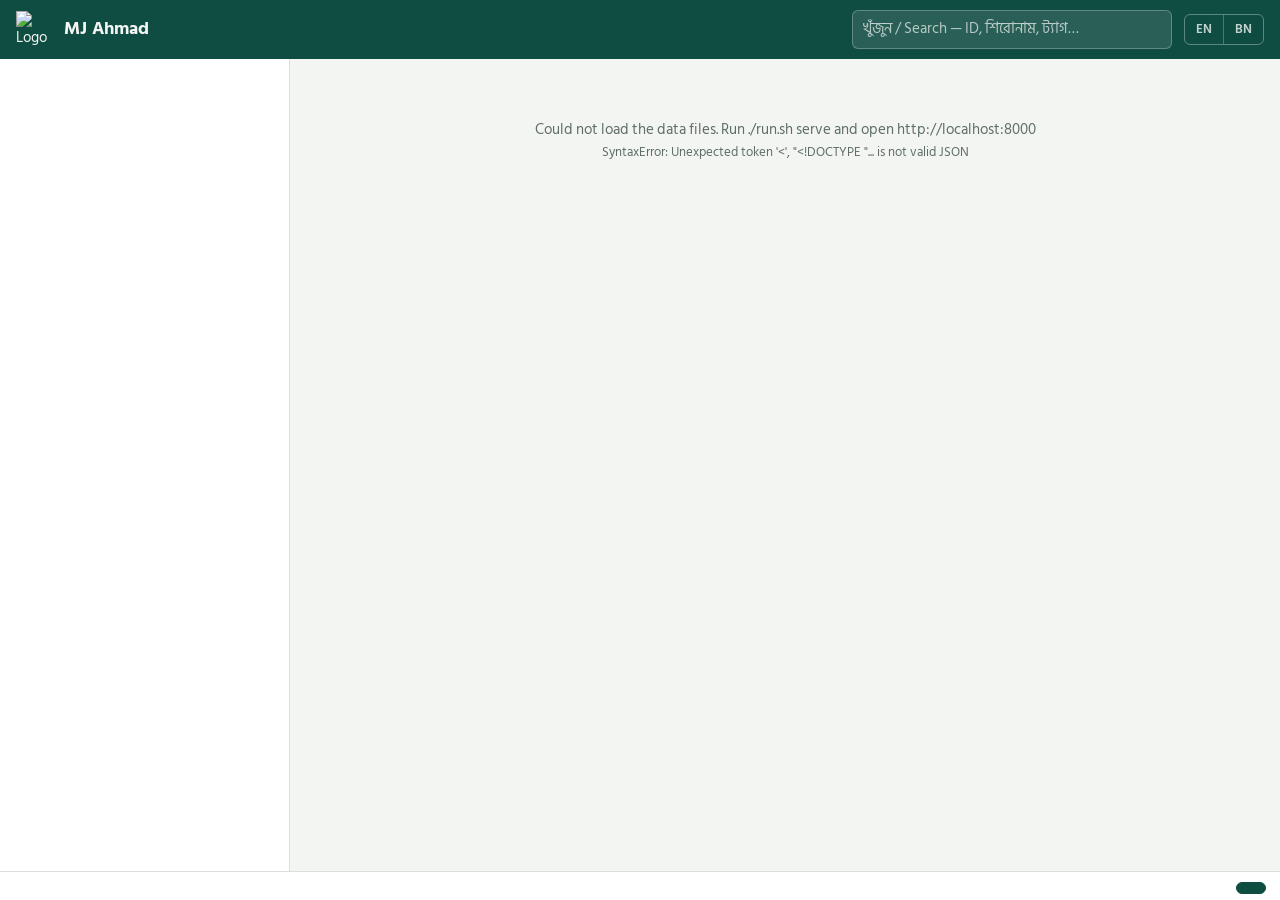
==== index.html @ 5a80aa8a "Add files via upload" ====
<!DOCTYPE html>
<html lang="bn">
<head>
<meta charset="utf-8">
<meta name="viewport" content="width=device-width, initial-scale=1">
<title>MJ Ahmad — Registry</title>
<link href="https://fonts.googleapis.com/css2?family=Hind+Siliguri:wght@400;500;600;700&display=swap" rel="stylesheet">
<style>
:root{--bg:#F3F5F2;--pan:#FFFFFF;--ink:#16211E;--mut:#5F6E69;--line:#D9DFDB;--pine:#0F4C42;--brass:#B8862B;--ok:#2E7D4F;--warn:#B8862B;--bad:#B3412E;--sel:#E3EEEA;--r:6px}
@media(prefers-color-scheme:dark){:root{--bg:#0F1514;--pan:#161E1C;--ink:#E6ECE9;--mut:#93A29C;--line:#26332F;--pine:#5FB59F;--brass:#D4A74A;--ok:#5DB985;--warn:#D4A74A;--bad:#E1705B;--sel:#1E2D29}}
*{box-sizing:border-box;margin:0}
html,body{height:100%}
body{font-family:"Hind Siliguri","Noto Sans Bengali",system-ui,sans-serif;background:var(--bg);color:var(--ink);display:flex;flex-direction:column;font-size:15px;line-height:1.5}
:focus-visible{outline:2px solid var(--brass);outline-offset:2px}
#splash{position:fixed;inset:0;z-index:99;background:var(--pine);color:#F3F5F2;display:flex;flex-direction:column;align-items:center;justify-content:center;gap:14px;cursor:pointer;transition:opacity .5s}
#splash.out{opacity:0;pointer-events:none}
#splash img{width:96px;height:96px;object-fit:contain}
#splash h1{font-size:34px;font-weight:700;letter-spacing:.5px}
#splash p{opacity:.8}
#splash i{display:block;height:2px;width:0;background:var(--brass);animation:bar var(--ms,1.8s) linear forwards}
@keyframes bar{to{width:180px}}
header{display:flex;align-items:center;gap:12px;padding:10px 16px;background:var(--pine);color:#F3F5F2;flex:none}
header img{width:36px;height:36px;object-fit:contain}
header h1{font-size:18px;font-weight:700;line-height:1.2}
header small{display:block;opacity:.8;font-size:12px}
#q{margin-left:auto;width:min(320px,45%);padding:7px 10px;border-radius:var(--r);border:1px solid #ffffff44;background:#ffffff1c;color:#fff;font:inherit}
#q::placeholder{color:#ffffffaa}
#burger{display:none;background:none;border:0;color:#fff;font-size:22px}
.main{flex:1;display:flex;min-height:0}
nav{width:290px;flex:none;overflow:auto;background:var(--pan);border-right:1px solid var(--line);padding:10px 6px}
nav ul{list-style:none;padding:0}
nav ul ul{margin-left:14px;border-left:1px solid var(--line);padding-left:4px}
.node{display:flex;align-items:center;gap:6px;padding:6px 8px;border-radius:var(--r);cursor:pointer;user-select:none}
.node:hover{background:var(--sel)}
.node.act{background:var(--sel);color:var(--pine);font-weight:600;box-shadow:inset 3px 0 var(--brass)}
.chev{width:16px;text-align:center;color:var(--mut);transition:transform .15s;flex:none}
.open>.node .chev{transform:rotate(90deg)}
nav li>ul{display:none}nav li.open>ul{display:block}
.ic{width:18px;text-align:center;flex:none}
.lb{flex:1;min-width:0}.lb small{display:block;color:var(--mut);font-size:11.5px;line-height:1.2;font-weight:400}
.cnt{font-size:11.5px;background:var(--bg);border:1px solid var(--line);border-radius:10px;padding:0 7px;color:var(--mut)}
section#view{flex:1;overflow:auto;padding:20px 24px}
h2{font-size:22px;margin-bottom:2px}.sub{color:var(--mut);margin-bottom:14px}
.grid{display:grid;grid-template-columns:repeat(auto-fill,minmax(150px,1fr));gap:10px;margin-bottom:22px}
.stat{background:var(--pan);border:1px solid var(--line);border-radius:var(--r);padding:12px;cursor:pointer}
.stat b{font-size:28px;display:block;line-height:1.1}.stat span{color:var(--mut);font-size:13px}
.stat.bad b{color:var(--bad)}
.bar{display:flex;flex-wrap:wrap;gap:6px;margin-bottom:12px}
.chip{border:1px solid var(--line);background:var(--pan);color:var(--ink);border-radius:16px;padding:2px 12px;font:inherit;font-size:13px;cursor:pointer}
.chip.on{background:var(--pine);color:#fff;border-color:var(--pine)}
.row{display:grid;grid-template-columns:132px 1fr auto;gap:12px;align-items:center;background:var(--pan);border:1px solid var(--line);border-radius:var(--r);padding:9px 12px;margin-bottom:6px;cursor:pointer}
.row:hover{border-color:var(--pine)}
.id{font-family:ui-monospace,Menlo,Consolas,monospace;font-size:12.5px;color:var(--pine)}
.tt small{display:block;color:var(--mut);font-size:12.5px}
.b{display:inline-block;font-size:12px;border-radius:4px;padding:0 7px;border:1px solid var(--line);margin-left:4px;white-space:nowrap}
.b.todo,.b.low,.b.pass{color:var(--ok)}.b.doing,.b.medium,.b.warning{color:var(--warn)}.b.high,.b.urgent,.b.fail{color:var(--bad)}.b.done{color:var(--mut)}
.empty{padding:40px 0;color:var(--mut);text-align:center}
#modal{position:fixed;inset:0;background:#0008;display:none;z-index:50;justify-content:flex-end}
#modal.on{display:flex}
#modal .p{width:min(520px,100%);background:var(--pan);height:100%;overflow:auto;padding:22px}
#modal dl{display:grid;grid-template-columns:110px 1fr;gap:6px 10px;margin:14px 0}
#modal dt{color:var(--mut)}#modal dd{margin:0;word-break:break-word}
#modal .lnk{color:var(--pine);cursor:pointer;text-decoration:underline;font-family:ui-monospace,monospace;font-size:13px;margin-right:8px}
.hist{border-left:2px solid var(--line);padding-left:12px;margin-top:8px;font-size:13px;color:var(--mut)}
.hist div{margin-bottom:6px}
.x{float:right;background:none;border:0;font-size:22px;color:var(--mut);cursor:pointer}
footer{flex:none;padding:8px 16px;background:var(--pan);border-top:1px solid var(--line);color:var(--mut);font-size:12.5px;display:flex;flex-wrap:wrap;gap:6px 18px;justify-content:space-between}
@media(max-width:820px){#burger{display:block}nav{position:fixed;top:56px;bottom:0;left:0;z-index:40;transform:translateX(-100%);transition:transform .2s;width:290px}nav.on{transform:none}.row{grid-template-columns:1fr}section#view{padding:14px}}
.lang{display:flex;border:1px solid #ffffff55;border-radius:var(--r);overflow:hidden;flex:none}
.lang button{background:none;border:0;color:#fff;padding:5px 11px;font:inherit;font-size:13px;font-weight:600;cursor:pointer;opacity:.75}
.lang button+button{border-left:1px solid #ffffff55}
.lang button.on{background:var(--brass);opacity:1}
#splash .tg{font-style:italic;max-width:420px;text-align:center;font-size:13px;opacity:.65;padding:0 20px}
footer{gap:8px;flex-direction:column;align-items:stretch;max-height:45vh;overflow:auto}
footer a{color:var(--pine);text-decoration:none;font-weight:500}footer a:hover{text-decoration:underline}
.fl{display:flex;flex-wrap:wrap;gap:6px 20px}
footer summary{cursor:pointer;color:var(--ink);font-weight:500}
.cm{display:grid;grid-template-columns:200px 1fr;gap:4px 12px;padding:4px 0;border-bottom:1px dashed var(--line)}
.cm code{font-family:ui-monospace,Menlo,Consolas,monospace;font-size:12.5px;color:var(--pine);cursor:pointer;word-break:break-all}
.fq{font-style:italic;color:var(--ink)}
@media(max-width:820px){.cm{grid-template-columns:1fr}#q{width:34%}}
.lg{background:var(--lc,#6B7B76);color:#fff;font-size:12px;font-weight:700;border-radius:4px;padding:1px 8px;letter-spacing:.4px;white-space:nowrap;align-self:flex-start}
.row .lg{margin-left:4px}
.l-html{--lc:#D8552B}.l-json{--lc:#A38F1A}.l-python{--lc:#3776AB}.l-node{--lc:#3F8A36}.l-shell{--lc:#3E8E3E}.l-css{--lc:#2965F1}.l-ts{--lc:#3178C6}.l-react{--lc:#1F8EA8}.l-markdown{--lc:#5B6B8C}.l-sql{--lc:#8A5AA8}
.cc{background:var(--pan);border:1px solid var(--line);border-left:4px solid var(--lc,#6B7B76);border-radius:var(--r);margin-bottom:14px;overflow:hidden}
.cch{display:flex;gap:12px;align-items:flex-start;padding:10px 12px}
.ct{flex:1;min-width:0}.ct small{display:block;color:var(--mut)}
.ca{display:flex;gap:6px}
.ca button,.tg2{border:1px solid var(--line);background:var(--bg);color:var(--ink);border-radius:var(--r);padding:3px 12px;font:inherit;font-size:13px;cursor:pointer}
.ca button:hover,.tg2:hover{border-color:var(--pine);color:var(--pine)}
.tg2{margin:8px 12px 10px}
.cb{display:flex;background:#0F1917;color:#D8E4DF;font:12.5px/1.6 ui-monospace,Menlo,Consolas,monospace;overflow:auto;position:relative;max-height:70vh}
.cb pre{margin:0}.cb .gt{padding:10px 10px 10px 12px;color:#5F7A72;text-align:right;user-select:none;border-right:1px solid #ffffff14;position:sticky;left:0;background:#0F1917}
.cb .cd{padding:10px 14px;flex:1;min-width:0;tab-size:2}
.cc.fade .cb{cursor:pointer;overflow:hidden}.cc.fade .cb::after{content:"";position:absolute;left:0;right:0;bottom:0;height:30px;background:linear-gradient(transparent,#0F1917)}
@media(prefers-reduced-motion:reduce){*{transition:none!important;animation-duration:.01s!important}}
/* footer (slim) */
footer{flex-direction:row;flex-wrap:wrap;align-items:center;justify-content:space-between;gap:4px 12px;max-height:none;overflow:visible;padding:6px 14px calc(6px + env(safe-area-inset-bottom,0px))}
footer .fl{flex:1 1 100%;flex-wrap:nowrap;overflow-x:auto;white-space:nowrap;gap:4px 18px;scrollbar-width:none;-webkit-overflow-scrolling:touch}
footer .fl::-webkit-scrollbar{display:none}
footer .fq{flex:1 1 auto;min-width:0;white-space:nowrap;overflow:hidden;text-overflow:ellipsis}
footer .fm{flex:1 1 auto;min-width:0}
.fab{flex:none;display:inline-flex;align-items:center;gap:6px;border:1px solid var(--pine);background:var(--pine);color:#fff;border-radius:20px;padding:5px 14px;font:inherit;font-size:13px;font-weight:600;cursor:pointer;margin-left:auto}
.fab:hover{filter:brightness(1.1)}
/* command center (bottom sheet) */
.sheet{position:fixed;inset:0;z-index:60;background:#0009;display:none;align-items:flex-end;justify-content:center}
.sheet.on{display:flex}
.sh{width:min(760px,100%);max-height:86vh;max-height:86dvh;background:var(--pan);color:var(--ink);border-radius:16px 16px 0 0;display:flex;flex-direction:column;box-shadow:0 -10px 40px #0006;animation:up .22s ease-out}
@keyframes up{from{transform:translateY(40px);opacity:0}}
#gp{touch-action:none}
.grip{width:44px;height:4px;border-radius:2px;background:var(--line);margin:8px auto 0}
.shh{display:flex;align-items:center;justify-content:space-between;padding:6px 14px 4px}
.shh b{font-size:17px;color:var(--pine)}
.shh .x{float:none;min-width:36px;height:36px}
.tabs{display:flex;gap:6px;padding:4px 12px 10px;overflow-x:auto;border-bottom:1px solid var(--line);scrollbar-width:none}
.tabs .chip{white-space:nowrap;padding:5px 14px}
.shb{overflow:auto;flex:1;min-height:200px;padding:12px 14px calc(16px + env(safe-area-inset-bottom,0px));-webkit-overflow-scrolling:touch;overscroll-behavior:contain}
.sq{width:100%;padding:9px 12px;margin-bottom:10px;border-radius:var(--r);border:1px solid var(--line);background:var(--bg);color:var(--ink);font:inherit}
.ci{border:1px solid var(--line);border-left:4px solid var(--brass);border-radius:var(--r);padding:8px 10px;margin-bottom:8px;background:var(--bg)}
.ci.em{border-left-color:var(--bad)}
.ci-d{font-size:13.5px;margin-bottom:6px}
.ci-r{display:flex;gap:8px;align-items:stretch}
.ci-r code{flex:1;min-width:0;background:#0F1917;color:#D8E4DF;border-radius:var(--r);padding:7px 10px;font:12.5px/1.5 ui-monospace,Menlo,Consolas,monospace;word-break:break-all;user-select:all}
.ci-r button,.tl{border:1px solid var(--line);background:var(--pan);color:var(--ink);border-radius:var(--r);padding:6px 12px;font:inherit;font-size:13px;cursor:pointer;white-space:nowrap}
.ci-r button:hover,.tl:hover{border-color:var(--pine);color:var(--pine)}
.tls{display:grid;grid-template-columns:repeat(auto-fill,minmax(160px,1fr));gap:8px}
.tl{padding:14px 10px;text-align:center;font-size:14px;background:var(--bg)}
.ll{display:flex;align-items:center;gap:10px;padding:12px;border:1px solid var(--line);border-radius:var(--r);margin-bottom:8px;color:var(--ink);text-decoration:none;background:var(--bg)}
.ll:hover{border-color:var(--pine)}
.ll span:first-child{font-size:20px}
.kv{display:grid;grid-template-columns:1fr auto;gap:6px 12px;margin-bottom:14px}
.kv span:nth-child(odd){color:var(--mut)}
.sh h4{margin:10px 0 6px;font-size:14px;color:var(--pine)}
kbd{font:12px ui-monospace,Menlo,monospace;border:1px solid var(--line);border-bottom-width:2px;border-radius:4px;padding:0 6px;background:var(--bg)}
@media(min-width:821px){.sheet{align-items:center}.sh{border-radius:16px}}
@media(max-width:820px){footer .fq{display:none}.sh{width:100%}}
</style>
</head>
<body>
<div id="splash"><img id="sl" alt="Logo"><h1 id="st">MJ Ahmad</h1><p id="ss"></p><p id="sq" class="tg"></p><i></i></div>
<header>
  <button id="burger" aria-label="Menu">☰</button>
  <img id="hl" alt="Logo">
  <div><h1 id="ht">MJ Ahmad</h1><small id="hs"></small></div>
  <input id="q" type="search" placeholder="খুঁজুন / Search — ID, শিরোনাম, ট্যাগ…" aria-label="Search">
  <div class="lang" id="lang" role="group" aria-label="Language"><button data-l="en">EN</button><button data-l="bn">BN</button></div>
</header>
<div class="main"><nav id="nav" aria-label="Menu"></nav><section id="view"></section></div>
<footer><div class="fl" id="fl"></div><div class="fq" id="fq"></div><div class="fm" id="f2"></div><button class="fab" id="fab" type="button"></button></footer>
<div id="cc" class="sheet" aria-hidden="true"><div class="sh" role="dialog" aria-modal="true" aria-labelledby="sht"><div id="gp"><div class="grip"></div><div class="shh"><b id="sht"></b><button class="x" id="shx" type="button" aria-label="Close">×</button></div></div><div class="tabs" id="tabs" role="tablist"></div><div class="shb" id="shb"></div></div></div>
<div id="modal"><div class="p" id="mp"></div></div>
<script>
const $=s=>document.querySelector(s),E=(t,c,h)=>{const e=document.createElement(t);if(c)e.className=c;if(h!=null)e.innerHTML=h;return e};
const esc=s=>String(s??'').replace(/[&<>"]/g,c=>({'&':'&amp;','<':'&lt;','>':'&gt;','"':'&quot;'}[c]));
const UI={
en:{search:'Search — ID, title, tag…',dash:'Dashboard',recent:'Recent',searchT:'Search',all:'All',empty:'Nothing here yet. Add entries with ./run.sh',overdue:'Overdue',history:'History',copy:'copy',openT:'Open tasks',done:'Done',notes:'Notes',audits:'Audits',failed:'Failed audits',t:'tasks',n:'notes',a:'audits',upd:'Updated',cmds:'Quick commands & emergency help',err:'Could not load the data files. Run ./run.sh serve and open http://localhost:8000',menu:'Menu',cc:'Command center',tCmd:'Commands',tTools:'Tools',tLinks:'Links',tInfo:'Info',flt:'Filter commands…',noRes:'No match',tl:'Switch language',ex:'Export data.json',cl:'Copy page link',pr:'Print',up:'Scroll to top',rf:'Reload data',ver:'Version',sc:'Shortcuts',kS:'Focus search',kC:'Open / close this panel',kE:'Close',codes:'CodeCraft',cp:'Copy',cpd:'Copied ✓',dl:'Download',sa:'Show all',co:'Collapse',ln:'lines',
 st:{todo:'To do',doing:'In progress',done:'Done',low:'Low',medium:'Medium',high:'High',urgent:'Urgent',pass:'Pass',warning:'Warning',fail:'Fail'},
 ty:{tasks:'Tasks',notes:'Notes',audits:'Audits',all:'Registry',codes:'CodeCraft'},
 fk:{status:'Status',priority:'Priority',due:'Due',category:'Category',tags:'Tags',created_at:'Created',completed_at:'Completed',desc:'Description',body:'Note',result:'Result',target:'Target',findings:'Findings',auditor:'Auditor',related:'Related',pinned:'Pinned',filename:'File',source:'Source',lang_label:'Type',lines:'Lines',bytes:'Size (bytes)'}},
bn:{search:'খুঁজুন — আইডি, শিরোনাম, ট্যাগ…',dash:'ড্যাশবোর্ড',recent:'সাম্প্রতিক',searchT:'অনুসন্ধান',all:'সব',empty:'এখনো কিছু নেই। ./run.sh দিয়ে যুক্ত করুন',overdue:'মেয়াদোত্তীর্ণ',history:'ইতিহাস',copy:'কপি',openT:'খোলা টাস্ক',done:'সম্পন্ন',notes:'নোট',audits:'অডিট',failed:'ব্যর্থ অডিট',t:'টাস্ক',n:'নোট',a:'অডিট',upd:'আপডেট',cmds:'দ্রুত কমান্ড ও জরুরি নির্দেশনা',err:'ডাটা ফাইল লোড হয়নি। ./run.sh serve চালিয়ে http://localhost:8000 খুলুন',menu:'মেনু',cc:'কমান্ড সেন্টার',tCmd:'কমান্ড',tTools:'টুলস',tLinks:'লিংক',tInfo:'তথ্য',flt:'কমান্ড খুঁজুন…',noRes:'কিছু পাওয়া যায়নি',tl:'ভাষা বদলান',ex:'data.json এক্সপোর্ট',cl:'পেজের লিংক কপি',pr:'প্রিন্ট',up:'উপরে যান',rf:'ডেটা রিলোড',ver:'ভার্সন',sc:'শর্টকাট',kS:'সার্চে যান',kC:'এই প্যানেল খুলুন/বন্ধ করুন',kE:'বন্ধ করুন',codes:'কোডক্রাফ্ট',cp:'কপি',cpd:'কপি হয়েছে ✓',dl:'ডাউনলোড',sa:'সবটুকু দেখুন',co:'গুটিয়ে নিন',ln:'লাইন',
 st:{todo:'করণীয়',doing:'চলমান',done:'সম্পন্ন',low:'নিম্ন',medium:'মাঝারি',high:'উচ্চ',urgent:'জরুরি',pass:'উত্তীর্ণ',warning:'সতর্কতা',fail:'ব্যর্থ'},
 ty:{tasks:'টাস্ক',notes:'নোট',audits:'অডিট',all:'রেজিস্ট্রি',codes:'কোডক্রাফ্ট'},
 fk:{status:'অবস্থা',priority:'অগ্রাধিকার',due:'শেষ তারিখ',category:'বিভাগ',tags:'ট্যাগ',created_at:'তৈরি',completed_at:'সম্পন্ন হয়েছে',desc:'বিবরণ',body:'নোট',result:'ফলাফল',target:'লক্ষ্য',findings:'পর্যবেক্ষণ',auditor:'অডিটর',related:'সম্পর্কিত',pinned:'পিন করা',filename:'ফাইল',source:'উৎস',lang_label:'ধরন',lines:'লাইন',bytes:'আকার (বাইট)'}}};
let D,lang='en',cur={type:'dashboard'},curId='dash',open=new Set(),sf='',search='',mId='';
try{const s=localStorage.getItem('mj_lang');if(s==='bn'||s==='en')lang=s}catch(e){}
const T=()=>UI[lang],pick=(en,bn)=>lang==='bn'?(bn||en):(en||bn),lab=n=>pick(n.en,n.bn),ttl=i=>pick(i.title,i.title_bn);
const items=t=>t==='all'?[...D.tasks.map(x=>({...x,_k:'tasks'})),...D.notes.map(x=>({...x,_k:'notes'})),...D.audits.map(x=>({...x,_k:'audits'})),...(D.codes||[]).map(x=>({...x,_k:'codes',menu_path:x.menu_path||['codecraft','c-'+x.lang]}))]:(D[t]||[]).map(x=>({...x,_k:t}));
const match=(it,f)=>!f||Object.entries(f).every(([k,v])=>Array.isArray(it[k])?it[k].includes(v):it[k]===v);
const cnt=v=>v&&v.type!=='dashboard'?items(v.type).filter(i=>match(i,v.filter)).length:null;
const fmt=s=>s?new Date(s).toLocaleString(lang==='bn'?'bn-BD':'en-GB',{dateStyle:'medium',timeStyle:'short'}):'—';
const overdue=t=>t.status!=='done'&&t.due&&t.due<new Date().toISOString().slice(0,10);

const DATA_FILES={meta:'data/meta.json',tasks:'data/tasks.json',notes:'data/notes.json',audits:'data/audits.json',codes:'data/codes.json'};
Promise.all(Object.entries(DATA_FILES).map(([k,u])=>fetch(u+'?'+Date.now()).then(r=>r.json()).then(j=>[k,j])))
  .then(parts=>{const d={};parts.forEach(([k,j])=>{if(k==='meta'){d.meta=j.meta||{};d.menu=j.menu||[]}else d[k]=j[k]||[]});init(d)})
  .catch(e=>{$('#view').innerHTML='<div class="empty">'+esc(T().err)+'<br><small>'+esc(e)+'</small></div>';hideSplash()});

function init(d){
  D=d;const m=d.meta;
  $('#hl').src=$('#sl').src=m.logo;
  (function pre(ns){ns.forEach(n=>{if(n.open)open.add(n.id);pre(n.children||[])})})(D.menu);
  $('#splash').style.setProperty('--ms',(m.splash_ms||1800)+'ms');
  document.querySelectorAll('#lang button').forEach(b=>b.onclick=()=>{lang=b.dataset.l;try{localStorage.setItem('mj_lang',lang)}catch(e){}applyLang()});
  applyLang();
  if(location.hash.length>1)showM(location.hash.slice(1));
  setTimeout(hideSplash,m.splash_ms||1800);
}
function applyLang(){
  const m=D.meta,t=T(),sub=pick(m.subtitle_en,m.subtitle_bn);
  document.documentElement.lang=lang;document.title=m.title+' — '+sub;
  $('#ht').textContent=$('#st').textContent=m.title;$('#hs').textContent=$('#ss').textContent=sub;
  $('#sq').textContent=m.tagline||'';$('#q').placeholder=t.search;
  document.querySelectorAll('#lang button').forEach(b=>b.classList.toggle('on',b.dataset.l===lang));
  drawNav();drawFooter();render();if($('#cc').classList.contains('on'))drawSheet();if($('#modal').classList.contains('on'))showM(mId)}
function hideSplash(){$('#splash').classList.add('out')}
$('#splash').onclick=hideSplash;
$('#burger').onclick=()=>$('#nav').classList.toggle('on');
$('#q').oninput=e=>{search=e.target.value.trim().toLowerCase();render()};
$('#modal').onclick=e=>{if(e.target.id==='modal')closeM()};
addEventListener('keydown',e=>{
  const typing=/INPUT|TEXTAREA|SELECT/.test((e.target.tagName||''));
  if(e.key==='Escape'){closeM();closeSheet()}
  else if(!typing&&!e.ctrlKey&&!e.metaKey&&!e.altKey){
    if(e.key==='/'){e.preventDefault();$('#q').focus()}
    else if(e.key==='c'||e.key==='C'){$('#cc').classList.contains('on')?closeSheet():openSheet()}}});
$('#fab').onclick=()=>openSheet();
$('#shx').onclick=()=>closeSheet();
$('#cc').onclick=e=>{if(e.target.id==='cc')closeSheet()};
(function(){let y=null;const g=$('#gp');
  g.addEventListener('touchstart',e=>{y=e.touches[0].clientY},{passive:true});
  g.addEventListener('touchend',e=>{if(y!=null&&e.changedTouches[0].clientY-y>60)closeSheet();y=null})})();

function drawFooter(){
  const m=D.meta,t=T(),L=m.links||[];
  $('#fl').hidden=!L.length;
  $('#fl').innerHTML=L.map(l=>`<a href="${esc(l.url)}"${l.url.startsWith('mailto:')?'':' target="_blank" rel="noopener"'}><span>${esc(l.icon||'')}</span> ${esc(pick(l.en,l.bn))}</a>`).join('');
  $('#fab').innerHTML='⚡ <span>'+esc(t.cc)+'</span>';
  $('#fq').textContent=m.tagline?'“'+m.tagline+'”':'';
  $('#f2').textContent=`${pick(m.footer_en,m.footer_bn)} · v${m.version} · ${t.upd} ${fmt(m.updated_at)} · © ${new Date().getFullYear()} ${m.title}`}

/* ---- Command center ---- */
let shTab='cmds',cmdQ='',cmdG='';
function openSheet(tab){if(tab)shTab=tab;const c=$('#cc');c.classList.add('on');c.setAttribute('aria-hidden','false');drawSheet()}
function closeSheet(){const c=$('#cc');c.classList.remove('on');c.setAttribute('aria-hidden','true')}
function copy(txt,btn){
  const done=()=>{if(!btn)return;if(!btn.dataset.o)btn.dataset.o=btn.textContent;btn.textContent=T().cpd;clearTimeout(btn._t);btn._t=setTimeout(()=>{btn.textContent=btn.dataset.o},1200)};
  const fb=()=>{const a=document.createElement('textarea');a.value=txt;a.style.cssText='position:fixed;opacity:0';document.body.append(a);a.select();try{document.execCommand('copy')}catch(e){}a.remove();done()};
  if(navigator.clipboard&&navigator.clipboard.writeText)navigator.clipboard.writeText(txt).then(done,fb);else fb()}
function drawSheet(){
  const t=T();$('#sht').textContent='⚡ '+t.cc;
  const tb=$('#tabs');tb.innerHTML='';
  [['cmds','⌨ '+t.tCmd],['tools','🛠 '+t.tTools],['links','🔗 '+t.tLinks],['info','ℹ '+t.tInfo]].forEach(([k,l])=>{
    const b=E('button','chip'+(k===shTab?' on':''),esc(l));b.type='button';b.setAttribute('role','tab');b.onclick=()=>{shTab=k;drawSheet()};tb.append(b)});
  const box=$('#shb');box.innerHTML='';box.scrollTop=0;
  ({cmds:sCmds,tools:sTools,links:sLinks,info:sInfo})[shTab](box)}
function sCmds(b){
  const t=T(),all=D.meta.commands||[],gs=[...new Set(all.map(x=>x.group).filter(Boolean))];
  const inp=E('input','sq');inp.type='search';inp.placeholder=t.flt;inp.value=cmdQ;b.append(inp);
  if(gs.length){const bar=E('div','bar');['',...gs].forEach(g=>{const c=E('button','chip'+(cmdG===g?' on':''),esc(g||t.all));c.type='button';c.onclick=()=>{cmdG=g;drawSheet()};bar.append(c)});b.append(bar)}
  const box=E('div');b.append(box);
  const paint=()=>{box.innerHTML='';const q=cmdQ.toLowerCase();
    const r=all.filter(x=>(!cmdG||x.group===cmdG)&&(!q||[x.en,x.bn,x.cmd,x.group].join(' ').toLowerCase().includes(q)));
    if(!r.length){box.append(E('div','empty',esc(t.noRes)));return}
    r.forEach(x=>{const em=x.emergency||/emerg|জরুরি/i.test(x.group||'');
      const d=E('div','ci'+(em?' em':''),`<div class="ci-d">${em?'🚨 ':''}${esc(pick(x.en,x.bn))}</div><div class="ci-r"><code>${esc(x.cmd)}</code><button type="button">${t.cp}</button></div>`);
      d.querySelector('button').onclick=e=>copy(x.cmd,e.currentTarget);box.append(d)})};
  inp.oninput=()=>{cmdQ=inp.value;paint()};paint()}
function sTools(b){
  const t=T(),g=E('div','tls');
  const A=[
    ['🌐 '+t.tl,()=>document.querySelector('#lang button[data-l="'+(lang==='en'?'bn':'en')+'"]').click()],
    ['🔗 '+t.cl,e=>copy(location.href,e.currentTarget)],
    ['⬇ '+t.ex,()=>{const a=document.createElement('a');a.href=URL.createObjectURL(new Blob([JSON.stringify(D,null,2)],{type:'application/json'}));a.download='data.json';a.click();setTimeout(()=>URL.revokeObjectURL(a.href),500)}],
    ['🖨 '+t.pr,()=>{closeSheet();setTimeout(()=>window.print(),150)}],
    ['⬆ '+t.up,()=>{closeSheet();$('#view').scrollTo({top:0,behavior:'smooth'})}],
    ['🔄 '+t.rf,()=>location.reload()]];
  A.forEach(([l,f])=>{const x=E('button','tl',esc(l));x.type='button';x.onclick=f;g.append(x)});b.append(g)}
function sLinks(b){
  const L=D.meta.links||[];
  if(!L.length){b.append(E('div','empty',esc(T().noRes)));return}
  L.forEach(l=>{const a=E('a','ll',`<span>${esc(l.icon||'🔗')}</span><span>${esc(pick(l.en,l.bn))}</span>`);a.href=l.url;if(!l.url.startsWith('mailto:')){a.target='_blank';a.rel='noopener'}b.append(a)})}
function sInfo(b){
  const t=T(),m=D.meta;
  b.append(E('div','kv',[[t.ver,'v'+m.version],[t.t,D.tasks.length],[t.n,D.notes.length],[t.a,D.audits.length],[t.codes,(D.codes||[]).length],[t.upd,fmt(m.updated_at)]].map(([k,v])=>`<span>${esc(k)}</span><b>${esc(v)}</b>`).join('')));
  b.append(E('h4','',esc(t.sc)));
  b.append(E('div','kv',[['/',t.kS],['C',t.kC],['Esc',t.kE]].map(([k,v])=>`<span>${esc(v)}</span><kbd>${esc(k)}</kbd>`).join('')));
  if(m.tagline)b.append(E('div','fq','“'+esc(m.tagline)+'”'))}

function drawNav(){const nav=$('#nav');nav.innerHTML='';nav.append(tree(D.menu))}
function tree(ns){
  const ul=E('ul');
  ns.forEach(n=>{
    const li=E('li',open.has(n.id)?'open':''),kids=n.children&&n.children.length,c=cnt(n.view);
    const row=E('div','node'+(n.id===curId?' act':''));
    row.innerHTML=`<span class="chev">${kids?'›':''}</span><span class="ic">${n.icon||''}</span><span class="lb">${esc(lab(n))}</span>${c!=null?`<span class="cnt">${c}</span>`:''}`;
    row.tabIndex=0;
    const go=()=>{if(kids){open.has(n.id)?open.delete(n.id):open.add(n.id)}if(n.view){cur=n.view;curId=n.id;sf='';$('#nav').classList.remove('on')}drawNav();render()};
    row.onclick=go;row.onkeydown=e=>{if(e.key==='Enter'||e.key===' '){e.preventDefault();go()}};
    li.append(row);if(kids)li.append(tree(n.children));ul.append(li)});
  return ul}

function render(){
  const v=$('#view');v.innerHTML='';
  if(search){list(v,'all',null,true);return}
  cur.type==='dashboard'?dash(v):list(v,cur.type,cur.filter)}

function dash(v){
  const t=T(),TK=D.tasks,A=D.audits;
  v.innerHTML=`<h2>${t.dash}</h2>`;
  const g=E('div','grid');
  [[t.openT,TK.filter(x=>x.status!=='done').length,'tasks',{}],[t.done,TK.filter(x=>x.status==='done').length,'tasks',{status:'done'}],[t.overdue,TK.filter(overdue).length,'tasks',{},'bad'],[t.notes,D.notes.length,'notes',{}],[t.audits,A.length,'audits',{}],[t.failed,A.filter(a=>a.result==='fail').length,'audits',{result:'fail'},'bad'],[t.codes,(D.codes||[]).length,'codes',{}]]
   .forEach(([l,n,ty,f,c])=>{const s=E('div','stat '+(c||''),`<b>${n}</b><span>${l}</span>`);s.onclick=()=>{cur={type:ty,filter:f};curId='';drawNav();render()};g.append(s)});
  v.append(g,E('h2','',t.recent));
  items('all').sort((a,b)=>b.created_at.localeCompare(a.created_at)).slice(0,8).forEach(i=>v.append(row(i)))}

function list(v,type,filter,isSearch){
  const t=T();
  const nm=isSearch?null:nodeMap()[curId];
  v.append(E('h2','',isSearch?t.searchT:(nm&&nm.view&&nm.view.type===type?lab(nm):t.ty[type])));
  if(nm&&nm.view&&nm.view.filter&&nm.view.filter.menu_path)v.append(E('div','sub','📁 '+esc(crumb(pathOf(nm.view.filter.menu_path)))));
  if(nm&&nm.children&&nm.children.length){const b=E('div','bar');nm.children.forEach(c=>{const n=cnt(c.view),ch=E('button','chip',esc(lab(c))+(n!=null?` (${n})`:''));ch.onclick=()=>{open.add(nm.id);if(c.view){cur=c.view;curId=c.id;sf=''}drawNav();render()};b.append(ch)});v.append(b)}
  if(isSearch)v.append(E('div','sub','“'+esc(search)+'”'));
  let arr=items(type).filter(i=>match(i,filter)).filter(i=>!search||[i.id,i.title,i.title_bn,i.desc,i.body,i.findings,i.desc_bn,i.filename,i.content,i.category,(i.tags||[]).join(' ')].join(' ').toLowerCase().includes(search));
  const sts=[...new Set(arr.map(i=>i.status||i.result).filter(Boolean))];
  if(sts.length>1){const b=E('div','bar');['',...sts].forEach(s=>{const c=E('button','chip'+(sf===s?' on':''),s?t.st[s]||s:t.all);c.onclick=()=>{sf=s;render()};b.append(c)});v.append(b)}
  arr=arr.filter(i=>!sf||(i.status||i.result)===sf).sort((a,b)=>b.id.localeCompare(a.id));
  if(!arr.length)v.append(E('div','empty',t.empty));
  arr.forEach(i=>v.append(type==='codes'&&!isSearch?codeCard(i):row(i)))}

const nodeMap=()=>{const m={};(function w(ns){ns.forEach(n=>{m[n.id]=n;w(n.children||[])})})(D.menu);return m};
function pathOf(id){let r=null;(function w(ns,p){ns.forEach(n=>{const q=[...p,n.id];if(n.id===id)r=q;else w(n.children||[],q)})})(D.menu,[]);return r||[id]}
const crumb=ids=>{const m=nodeMap();return ids.map(x=>m[x]?lab(m[x]):x).join(' › ')};
function codeCard(i,full){
  const t=T(),N=D.meta.code_preview_lines||4,ls=i.content.split('\n');if(ls[ls.length-1]==='')ls.pop();
  let ex=!!full;const c=E('article','cc l-'+i.lang);
  c.innerHTML=`<div class="cch"><span class="lg">${esc(i.lang_label||i.lang)}</span><div class="ct"><b>${esc(ttl(i))}</b><small>${esc(pick(i.desc,i.desc_bn))}</small><span class="id">${esc(i.id)} · ${esc(i.filename)} · ${ls.length} ${t.ln}</span><small class="cr">📁 ${esc(crumb(i.menu_path||[]))}</small></div><div class="ca"><button data-a="c">${t.cp}</button><button data-a="d" title="${t.dl}">↓</button></div></div><div class="cb"><pre class="gt"></pre><pre class="cd"><code></code></pre></div><button class="tg2"></button>`;
  const tg=c.querySelector('.tg2'),cb=c.querySelector('.cb');
  const draw=()=>{const sh=ex?ls:ls.slice(0,N);c.querySelector('.gt').textContent=sh.map((_,k)=>k+1).join('\n');c.querySelector('code').textContent=sh.join('\n');c.classList.toggle('fade',!ex&&ls.length>N);tg.hidden=ls.length<=N;tg.textContent=ex?t.co:`${t.sa} (${ls.length} ${t.ln})`};
  tg.onclick=()=>{ex=!ex;draw()};cb.onclick=()=>{if(!ex&&ls.length>N){ex=true;draw()}};
  c.querySelector('[data-a=c]').onclick=e=>{const b=e.target,done=()=>{b.textContent=t.cpd;setTimeout(()=>b.textContent=t.cp,1500)};
    (navigator.clipboard?navigator.clipboard.writeText(i.content):Promise.reject()).then(done).catch(()=>{const a=E('textarea');a.value=i.content;document.body.append(a);a.select();document.execCommand('copy');a.remove();done()})};
  c.querySelector('[data-a=d]').onclick=()=>{const a=E('a');a.href=URL.createObjectURL(new Blob([i.content],{type:'text/plain'}));a.download=i.filename;a.click()};
  draw();return c}

function row(i){
  const t=T(),s=i.status||i.result,r=E('div','row');
  r.innerHTML=`<span class="id">${esc(i.id)}</span><span class="tt">${esc(ttl(i))}</span><span>${s?`<span class="b ${s}">${t.st[s]||s}</span>`:''}${i.priority?`<span class="b ${i.priority}">${t.st[i.priority]}</span>`:''}${overdue(i)?`<span class="b fail">${t.overdue}</span>`:''}${i.pinned?'<span class="b">📌</span>':''}${i.lang_label?`<span class="lg l-${esc(i.lang)}">${esc(i.lang_label)}</span>`:''}</span>`;
  r.onclick=()=>showM(i.id);return r}

function showM(id){
  const it=items('all').find(x=>x.id===id);if(!it)return;mId=id;
  const t=T(),skip=['history','title','title_bn','_k','id','content','sha256','lang','ext','desc_bn','menu_path'],p=$('#mp');
  const val=(k,v)=>k==='desc'?esc(pick(v,it.desc_bn)):Array.isArray(v)?(k==='related'?v.map(x=>`<span class="lnk" data-id="${esc(x)}">${esc(x)}</span>`).join(''):esc(v.join(', '))):k.endsWith('_at')||k==='due'?fmt(v):k==='status'||k==='priority'||k==='result'?esc(t.st[v]||v):esc(v===true?'✔':v);
  p.innerHTML=`<button class="x" aria-label="Close">×</button><div class="id">${esc(it.id)} <a class="lnk" href="#${esc(it.id)}" style="font-size:12px" onclick="navigator.clipboard&&navigator.clipboard.writeText('${esc(it.id)}')">${t.copy}</a></div><h2>${esc(ttl(it))}</h2><dl>${Object.entries(it).filter(([k,v])=>!skip.includes(k)&&v!==''&&!(Array.isArray(v)&&!v.length)).map(([k,v])=>`<dt>${esc(t.fk[k]||k)}</dt><dd>${val(k,v)}</dd>`).join('')}</dl><h2 style="font-size:16px">${t.history}</h2><div class="hist">${(it.history||[]).map(h=>`<div>${fmt(h.at)} — ${esc(h.event)}${h.note?': '+esc(h.note):''}</div>`).join('')}</div>`;
  p.style.width=it._k==='codes'?'min(900px,100%)':'';if(it._k==='codes')p.querySelector('h2').after(codeCard(it,true));p.querySelector('.x').onclick=closeM;p.querySelectorAll('[data-id]').forEach(e=>e.onclick=()=>showM(e.dataset.id));
  $('#modal').classList.add('on');location.hash=id}
function closeM(){$('#modal').classList.remove('on');history.replaceState(null,'',location.pathname)}
addEventListener('hashchange',()=>{if(D&&location.hash.length>1)showM(location.hash.slice(1))});
</script>
</body>
</html>
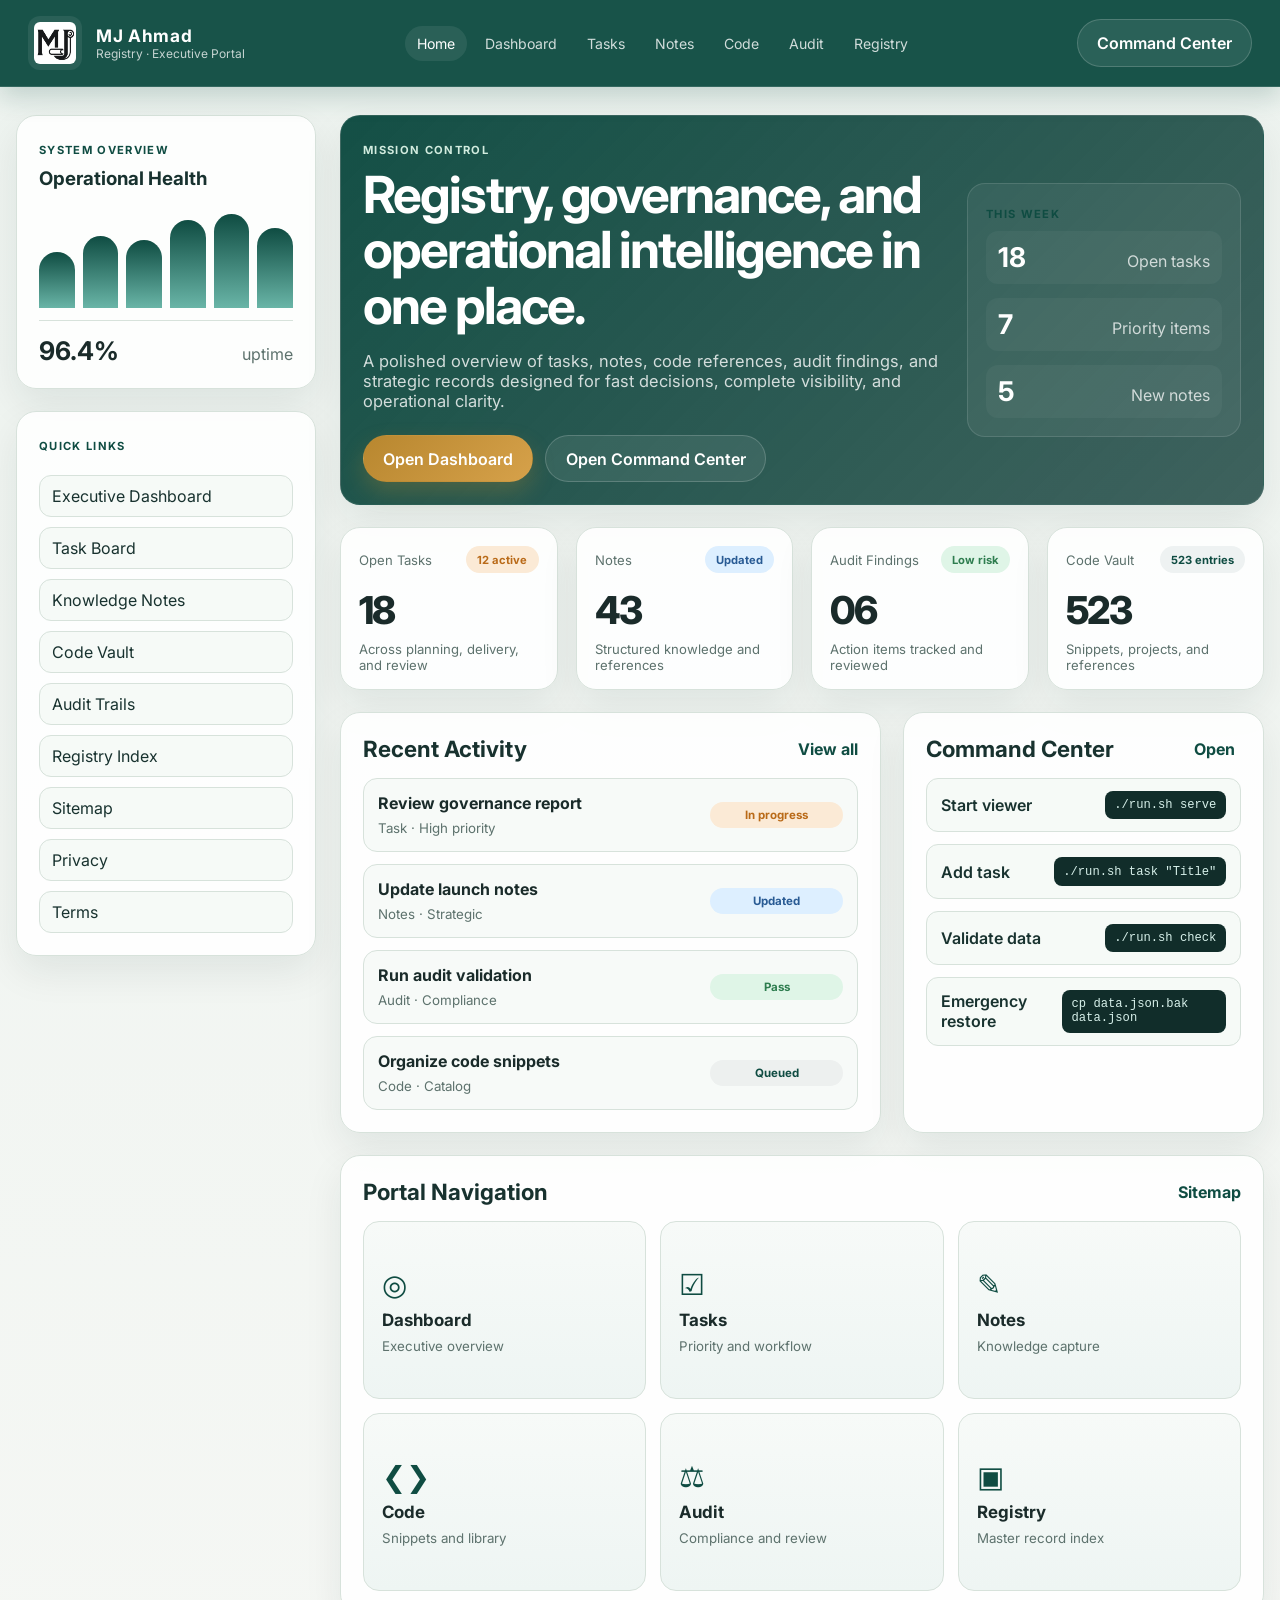
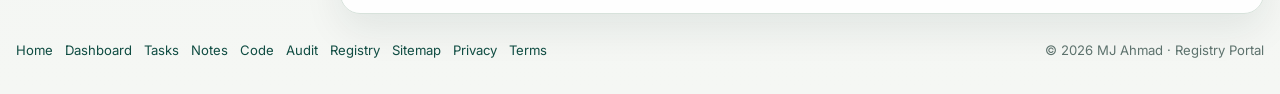
==== commit 9f217f85: "Create a polished multi-page registry portal with a modern home page, executive dashboard, and legal" ====
--- a/index.html
+++ b/index.html
@@ -1,341 +1,304 @@
 <!DOCTYPE html>
-<html lang="bn">
-<head>
-<meta charset="utf-8">
-<meta name="viewport" content="width=device-width, initial-scale=1">
-<title>MJ Ahmad — Registry</title>
-<link href="https://fonts.googleapis.com/css2?family=Hind+Siliguri:wght@400;500;600;700&display=swap" rel="stylesheet">
-<style>
-:root{--bg:#F3F5F2;--pan:#FFFFFF;--ink:#16211E;--mut:#5F6E69;--line:#D9DFDB;--pine:#0F4C42;--brass:#B8862B;--ok:#2E7D4F;--warn:#B8862B;--bad:#B3412E;--sel:#E3EEEA;--r:6px}
-@media(prefers-color-scheme:dark){:root{--bg:#0F1514;--pan:#161E1C;--ink:#E6ECE9;--mut:#93A29C;--line:#26332F;--pine:#5FB59F;--brass:#D4A74A;--ok:#5DB985;--warn:#D4A74A;--bad:#E1705B;--sel:#1E2D29}}
-*{box-sizing:border-box;margin:0}
-html,body{height:100%}
-body{font-family:"Hind Siliguri","Noto Sans Bengali",system-ui,sans-serif;background:var(--bg);color:var(--ink);display:flex;flex-direction:column;font-size:15px;line-height:1.5}
-:focus-visible{outline:2px solid var(--brass);outline-offset:2px}
-#splash{position:fixed;inset:0;z-index:99;background:var(--pine);color:#F3F5F2;display:flex;flex-direction:column;align-items:center;justify-content:center;gap:14px;cursor:pointer;transition:opacity .5s}
-#splash.out{opacity:0;pointer-events:none}
-#splash img{width:96px;height:96px;object-fit:contain}
-#splash h1{font-size:34px;font-weight:700;letter-spacing:.5px}
-#splash p{opacity:.8}
-#splash i{display:block;height:2px;width:0;background:var(--brass);animation:bar var(--ms,1.8s) linear forwards}
-@keyframes bar{to{width:180px}}
-header{display:flex;align-items:center;gap:12px;padding:10px 16px;background:var(--pine);color:#F3F5F2;flex:none}
-header img{width:36px;height:36px;object-fit:contain}
-header h1{font-size:18px;font-weight:700;line-height:1.2}
-header small{display:block;opacity:.8;font-size:12px}
-#q{margin-left:auto;width:min(320px,45%);padding:7px 10px;border-radius:var(--r);border:1px solid #ffffff44;background:#ffffff1c;color:#fff;font:inherit}
-#q::placeholder{color:#ffffffaa}
-#burger{display:none;background:none;border:0;color:#fff;font-size:22px}
-.main{flex:1;display:flex;min-height:0}
-nav{width:290px;flex:none;overflow:auto;background:var(--pan);border-right:1px solid var(--line);padding:10px 6px}
-nav ul{list-style:none;padding:0}
-nav ul ul{margin-left:14px;border-left:1px solid var(--line);padding-left:4px}
-.node{display:flex;align-items:center;gap:6px;padding:6px 8px;border-radius:var(--r);cursor:pointer;user-select:none}
-.node:hover{background:var(--sel)}
-.node.act{background:var(--sel);color:var(--pine);font-weight:600;box-shadow:inset 3px 0 var(--brass)}
-.chev{width:16px;text-align:center;color:var(--mut);transition:transform .15s;flex:none}
-.open>.node .chev{transform:rotate(90deg)}
-nav li>ul{display:none}nav li.open>ul{display:block}
-.ic{width:18px;text-align:center;flex:none}
-.lb{flex:1;min-width:0}.lb small{display:block;color:var(--mut);font-size:11.5px;line-height:1.2;font-weight:400}
-.cnt{font-size:11.5px;background:var(--bg);border:1px solid var(--line);border-radius:10px;padding:0 7px;color:var(--mut)}
-section#view{flex:1;overflow:auto;padding:20px 24px}
-h2{font-size:22px;margin-bottom:2px}.sub{color:var(--mut);margin-bottom:14px}
-.grid{display:grid;grid-template-columns:repeat(auto-fill,minmax(150px,1fr));gap:10px;margin-bottom:22px}
-.stat{background:var(--pan);border:1px solid var(--line);border-radius:var(--r);padding:12px;cursor:pointer}
-.stat b{font-size:28px;display:block;line-height:1.1}.stat span{color:var(--mut);font-size:13px}
-.stat.bad b{color:var(--bad)}
-.bar{display:flex;flex-wrap:wrap;gap:6px;margin-bottom:12px}
-.chip{border:1px solid var(--line);background:var(--pan);color:var(--ink);border-radius:16px;padding:2px 12px;font:inherit;font-size:13px;cursor:pointer}
-.chip.on{background:var(--pine);color:#fff;border-color:var(--pine)}
-.row{display:grid;grid-template-columns:132px 1fr auto;gap:12px;align-items:center;background:var(--pan);border:1px solid var(--line);border-radius:var(--r);padding:9px 12px;margin-bottom:6px;cursor:pointer}
-.row:hover{border-color:var(--pine)}
-.id{font-family:ui-monospace,Menlo,Consolas,monospace;font-size:12.5px;color:var(--pine)}
-.tt small{display:block;color:var(--mut);font-size:12.5px}
-.b{display:inline-block;font-size:12px;border-radius:4px;padding:0 7px;border:1px solid var(--line);margin-left:4px;white-space:nowrap}
-.b.todo,.b.low,.b.pass{color:var(--ok)}.b.doing,.b.medium,.b.warning{color:var(--warn)}.b.high,.b.urgent,.b.fail{color:var(--bad)}.b.done{color:var(--mut)}
-.empty{padding:40px 0;color:var(--mut);text-align:center}
-#modal{position:fixed;inset:0;background:#0008;display:none;z-index:50;justify-content:flex-end}
-#modal.on{display:flex}
-#modal .p{width:min(520px,100%);background:var(--pan);height:100%;overflow:auto;padding:22px}
-#modal dl{display:grid;grid-template-columns:110px 1fr;gap:6px 10px;margin:14px 0}
-#modal dt{color:var(--mut)}#modal dd{margin:0;word-break:break-word}
-#modal .lnk{color:var(--pine);cursor:pointer;text-decoration:underline;font-family:ui-monospace,monospace;font-size:13px;margin-right:8px}
-.hist{border-left:2px solid var(--line);padding-left:12px;margin-top:8px;font-size:13px;color:var(--mut)}
-.hist div{margin-bottom:6px}
-.x{float:right;background:none;border:0;font-size:22px;color:var(--mut);cursor:pointer}
-footer{flex:none;padding:8px 16px;background:var(--pan);border-top:1px solid var(--line);color:var(--mut);font-size:12.5px;display:flex;flex-wrap:wrap;gap:6px 18px;justify-content:space-between}
-@media(max-width:820px){#burger{display:block}nav{position:fixed;top:56px;bottom:0;left:0;z-index:40;transform:translateX(-100%);transition:transform .2s;width:290px}nav.on{transform:none}.row{grid-template-columns:1fr}section#view{padding:14px}}
-.lang{display:flex;border:1px solid #ffffff55;border-radius:var(--r);overflow:hidden;flex:none}
-.lang button{background:none;border:0;color:#fff;padding:5px 11px;font:inherit;font-size:13px;font-weight:600;cursor:pointer;opacity:.75}
-.lang button+button{border-left:1px solid #ffffff55}
-.lang button.on{background:var(--brass);opacity:1}
-#splash .tg{font-style:italic;max-width:420px;text-align:center;font-size:13px;opacity:.65;padding:0 20px}
-footer{gap:8px;flex-direction:column;align-items:stretch;max-height:45vh;overflow:auto}
-footer a{color:var(--pine);text-decoration:none;font-weight:500}footer a:hover{text-decoration:underline}
-.fl{display:flex;flex-wrap:wrap;gap:6px 20px}
-footer summary{cursor:pointer;color:var(--ink);font-weight:500}
-.cm{display:grid;grid-template-columns:200px 1fr;gap:4px 12px;padding:4px 0;border-bottom:1px dashed var(--line)}
-.cm code{font-family:ui-monospace,Menlo,Consolas,monospace;font-size:12.5px;color:var(--pine);cursor:pointer;word-break:break-all}
-.fq{font-style:italic;color:var(--ink)}
-@media(max-width:820px){.cm{grid-template-columns:1fr}#q{width:34%}}
-.lg{background:var(--lc,#6B7B76);color:#fff;font-size:12px;font-weight:700;border-radius:4px;padding:1px 8px;letter-spacing:.4px;white-space:nowrap;align-self:flex-start}
-.row .lg{margin-left:4px}
-.l-html{--lc:#D8552B}.l-json{--lc:#A38F1A}.l-python{--lc:#3776AB}.l-node{--lc:#3F8A36}.l-shell{--lc:#3E8E3E}.l-css{--lc:#2965F1}.l-ts{--lc:#3178C6}.l-react{--lc:#1F8EA8}.l-markdown{--lc:#5B6B8C}.l-sql{--lc:#8A5AA8}
-.cc{background:var(--pan);border:1px solid var(--line);border-left:4px solid var(--lc,#6B7B76);border-radius:var(--r);margin-bottom:14px;overflow:hidden}
-.cch{display:flex;gap:12px;align-items:flex-start;padding:10px 12px}
-.ct{flex:1;min-width:0}.ct small{display:block;color:var(--mut)}
-.ca{display:flex;gap:6px}
-.ca button,.tg2{border:1px solid var(--line);background:var(--bg);color:var(--ink);border-radius:var(--r);padding:3px 12px;font:inherit;font-size:13px;cursor:pointer}
-.ca button:hover,.tg2:hover{border-color:var(--pine);color:var(--pine)}
-.tg2{margin:8px 12px 10px}
-.cb{display:flex;background:#0F1917;color:#D8E4DF;font:12.5px/1.6 ui-monospace,Menlo,Consolas,monospace;overflow:auto;position:relative;max-height:70vh}
-.cb pre{margin:0}.cb .gt{padding:10px 10px 10px 12px;color:#5F7A72;text-align:right;user-select:none;border-right:1px solid #ffffff14;position:sticky;left:0;background:#0F1917}
-.cb .cd{padding:10px 14px;flex:1;min-width:0;tab-size:2}
-.cc.fade .cb{cursor:pointer;overflow:hidden}.cc.fade .cb::after{content:"";position:absolute;left:0;right:0;bottom:0;height:30px;background:linear-gradient(transparent,#0F1917)}
-@media(prefers-reduced-motion:reduce){*{transition:none!important;animation-duration:.01s!important}}
-/* footer (slim) */
-footer{flex-direction:row;flex-wrap:wrap;align-items:center;justify-content:space-between;gap:4px 12px;max-height:none;overflow:visible;padding:6px 14px calc(6px + env(safe-area-inset-bottom,0px))}
-footer .fl{flex:1 1 100%;flex-wrap:nowrap;overflow-x:auto;white-space:nowrap;gap:4px 18px;scrollbar-width:none;-webkit-overflow-scrolling:touch}
-footer .fl::-webkit-scrollbar{display:none}
-footer .fq{flex:1 1 auto;min-width:0;white-space:nowrap;overflow:hidden;text-overflow:ellipsis}
-footer .fm{flex:1 1 auto;min-width:0}
-.fab{flex:none;display:inline-flex;align-items:center;gap:6px;border:1px solid var(--pine);background:var(--pine);color:#fff;border-radius:20px;padding:5px 14px;font:inherit;font-size:13px;font-weight:600;cursor:pointer;margin-left:auto}
-.fab:hover{filter:brightness(1.1)}
-/* command center (bottom sheet) */
-.sheet{position:fixed;inset:0;z-index:60;background:#0009;display:none;align-items:flex-end;justify-content:center}
-.sheet.on{display:flex}
-.sh{width:min(760px,100%);max-height:86vh;max-height:86dvh;background:var(--pan);color:var(--ink);border-radius:16px 16px 0 0;display:flex;flex-direction:column;box-shadow:0 -10px 40px #0006;animation:up .22s ease-out}
-@keyframes up{from{transform:translateY(40px);opacity:0}}
-#gp{touch-action:none}
-.grip{width:44px;height:4px;border-radius:2px;background:var(--line);margin:8px auto 0}
-.shh{display:flex;align-items:center;justify-content:space-between;padding:6px 14px 4px}
-.shh b{font-size:17px;color:var(--pine)}
-.shh .x{float:none;min-width:36px;height:36px}
-.tabs{display:flex;gap:6px;padding:4px 12px 10px;overflow-x:auto;border-bottom:1px solid var(--line);scrollbar-width:none}
-.tabs .chip{white-space:nowrap;padding:5px 14px}
-.shb{overflow:auto;flex:1;min-height:200px;padding:12px 14px calc(16px + env(safe-area-inset-bottom,0px));-webkit-overflow-scrolling:touch;overscroll-behavior:contain}
-.sq{width:100%;padding:9px 12px;margin-bottom:10px;border-radius:var(--r);border:1px solid var(--line);background:var(--bg);color:var(--ink);font:inherit}
-.ci{border:1px solid var(--line);border-left:4px solid var(--brass);border-radius:var(--r);padding:8px 10px;margin-bottom:8px;background:var(--bg)}
-.ci.em{border-left-color:var(--bad)}
-.ci-d{font-size:13.5px;margin-bottom:6px}
-.ci-r{display:flex;gap:8px;align-items:stretch}
-.ci-r code{flex:1;min-width:0;background:#0F1917;color:#D8E4DF;border-radius:var(--r);padding:7px 10px;font:12.5px/1.5 ui-monospace,Menlo,Consolas,monospace;word-break:break-all;user-select:all}
-.ci-r button,.tl{border:1px solid var(--line);background:var(--pan);color:var(--ink);border-radius:var(--r);padding:6px 12px;font:inherit;font-size:13px;cursor:pointer;white-space:nowrap}
-.ci-r button:hover,.tl:hover{border-color:var(--pine);color:var(--pine)}
-.tls{display:grid;grid-template-columns:repeat(auto-fill,minmax(160px,1fr));gap:8px}
-.tl{padding:14px 10px;text-align:center;font-size:14px;background:var(--bg)}
-.ll{display:flex;align-items:center;gap:10px;padding:12px;border:1px solid var(--line);border-radius:var(--r);margin-bottom:8px;color:var(--ink);text-decoration:none;background:var(--bg)}
-.ll:hover{border-color:var(--pine)}
-.ll span:first-child{font-size:20px}
-.kv{display:grid;grid-template-columns:1fr auto;gap:6px 12px;margin-bottom:14px}
-.kv span:nth-child(odd){color:var(--mut)}
-.sh h4{margin:10px 0 6px;font-size:14px;color:var(--pine)}
-kbd{font:12px ui-monospace,Menlo,monospace;border:1px solid var(--line);border-bottom-width:2px;border-radius:4px;padding:0 6px;background:var(--bg)}
-@media(min-width:821px){.sheet{align-items:center}.sh{border-radius:16px}}
-@media(max-width:820px){footer .fq{display:none}.sh{width:100%}}
-</style>
-</head>
-<body>
-<div id="splash"><img id="sl" alt="Logo"><h1 id="st">MJ Ahmad</h1><p id="ss"></p><p id="sq" class="tg"></p><i></i></div>
-<header>
-  <button id="burger" aria-label="Menu">☰</button>
-  <img id="hl" alt="Logo">
-  <div><h1 id="ht">MJ Ahmad</h1><small id="hs"></small></div>
-  <input id="q" type="search" placeholder="খুঁজুন / Search — ID, শিরোনাম, ট্যাগ…" aria-label="Search">
-  <div class="lang" id="lang" role="group" aria-label="Language"><button data-l="en">EN</button><button data-l="bn">BN</button></div>
-</header>
-<div class="main"><nav id="nav" aria-label="Menu"></nav><section id="view"></section></div>
-<footer><div class="fl" id="fl"></div><div class="fq" id="fq"></div><div class="fm" id="f2"></div><button class="fab" id="fab" type="button"></button></footer>
-<div id="cc" class="sheet" aria-hidden="true"><div class="sh" role="dialog" aria-modal="true" aria-labelledby="sht"><div id="gp"><div class="grip"></div><div class="shh"><b id="sht"></b><button class="x" id="shx" type="button" aria-label="Close">×</button></div></div><div class="tabs" id="tabs" role="tablist"></div><div class="shb" id="shb"></div></div></div>
-<div id="modal"><div class="p" id="mp"></div></div>
-<script>
-const $=s=>document.querySelector(s),E=(t,c,h)=>{const e=document.createElement(t);if(c)e.className=c;if(h!=null)e.innerHTML=h;return e};
-const esc=s=>String(s??'').replace(/[&<>"]/g,c=>({'&':'&amp;','<':'&lt;','>':'&gt;','"':'&quot;'}[c]));
-const UI={
-en:{search:'Search — ID, title, tag…',dash:'Dashboard',recent:'Recent',searchT:'Search',all:'All',empty:'Nothing here yet. Add entries with ./run.sh',overdue:'Overdue',history:'History',copy:'copy',openT:'Open tasks',done:'Done',notes:'Notes',audits:'Audits',failed:'Failed audits',t:'tasks',n:'notes',a:'audits',upd:'Updated',cmds:'Quick commands & emergency help',err:'Could not load the data files. Run ./run.sh serve and open http://localhost:8000',menu:'Menu',cc:'Command center',tCmd:'Commands',tTools:'Tools',tLinks:'Links',tInfo:'Info',flt:'Filter commands…',noRes:'No match',tl:'Switch language',ex:'Export data.json',cl:'Copy page link',pr:'Print',up:'Scroll to top',rf:'Reload data',ver:'Version',sc:'Shortcuts',kS:'Focus search',kC:'Open / close this panel',kE:'Close',codes:'CodeCraft',cp:'Copy',cpd:'Copied ✓',dl:'Download',sa:'Show all',co:'Collapse',ln:'lines',
- st:{todo:'To do',doing:'In progress',done:'Done',low:'Low',medium:'Medium',high:'High',urgent:'Urgent',pass:'Pass',warning:'Warning',fail:'Fail'},
- ty:{tasks:'Tasks',notes:'Notes',audits:'Audits',all:'Registry',codes:'CodeCraft'},
- fk:{status:'Status',priority:'Priority',due:'Due',category:'Category',tags:'Tags',created_at:'Created',completed_at:'Completed',desc:'Description',body:'Note',result:'Result',target:'Target',findings:'Findings',auditor:'Auditor',related:'Related',pinned:'Pinned',filename:'File',source:'Source',lang_label:'Type',lines:'Lines',bytes:'Size (bytes)'}},
-bn:{search:'খুঁজুন — আইডি, শিরোনাম, ট্যাগ…',dash:'ড্যাশবোর্ড',recent:'সাম্প্রতিক',searchT:'অনুসন্ধান',all:'সব',empty:'এখনো কিছু নেই। ./run.sh দিয়ে যুক্ত করুন',overdue:'মেয়াদোত্তীর্ণ',history:'ইতিহাস',copy:'কপি',openT:'খোলা টাস্ক',done:'সম্পন্ন',notes:'নোট',audits:'অডিট',failed:'ব্যর্থ অডিট',t:'টাস্ক',n:'নোট',a:'অডিট',upd:'আপডেট',cmds:'দ্রুত কমান্ড ও জরুরি নির্দেশনা',err:'ডাটা ফাইল লোড হয়নি। ./run.sh serve চালিয়ে http://localhost:8000 খুলুন',menu:'মেনু',cc:'কমান্ড সেন্টার',tCmd:'কমান্ড',tTools:'টুলস',tLinks:'লিংক',tInfo:'তথ্য',flt:'কমান্ড খুঁজুন…',noRes:'কিছু পাওয়া যায়নি',tl:'ভাষা বদলান',ex:'data.json এক্সপোর্ট',cl:'পেজের লিংক কপি',pr:'প্রিন্ট',up:'উপরে যান',rf:'ডেটা রিলোড',ver:'ভার্সন',sc:'শর্টকাট',kS:'সার্চে যান',kC:'এই প্যানেল খুলুন/বন্ধ করুন',kE:'বন্ধ করুন',codes:'কোডক্রাফ্ট',cp:'কপি',cpd:'কপি হয়েছে ✓',dl:'ডাউনলোড',sa:'সবটুকু দেখুন',co:'গুটিয়ে নিন',ln:'লাইন',
- st:{todo:'করণীয়',doing:'চলমান',done:'সম্পন্ন',low:'নিম্ন',medium:'মাঝারি',high:'উচ্চ',urgent:'জরুরি',pass:'উত্তীর্ণ',warning:'সতর্কতা',fail:'ব্যর্থ'},
- ty:{tasks:'টাস্ক',notes:'নোট',audits:'অডিট',all:'রেজিস্ট্রি',codes:'কোডক্রাফ্ট'},
- fk:{status:'অবস্থা',priority:'অগ্রাধিকার',due:'শেষ তারিখ',category:'বিভাগ',tags:'ট্যাগ',created_at:'তৈরি',completed_at:'সম্পন্ন হয়েছে',desc:'বিবরণ',body:'নোট',result:'ফলাফল',target:'লক্ষ্য',findings:'পর্যবেক্ষণ',auditor:'অডিটর',related:'সম্পর্কিত',pinned:'পিন করা',filename:'ফাইল',source:'উৎস',lang_label:'ধরন',lines:'লাইন',bytes:'আকার (বাইট)'}}};
-let D,lang='en',cur={type:'dashboard'},curId='dash',open=new Set(),sf='',search='',mId='';
-try{const s=localStorage.getItem('mj_lang');if(s==='bn'||s==='en')lang=s}catch(e){}
-const T=()=>UI[lang],pick=(en,bn)=>lang==='bn'?(bn||en):(en||bn),lab=n=>pick(n.en,n.bn),ttl=i=>pick(i.title,i.title_bn);
-const items=t=>t==='all'?[...D.tasks.map(x=>({...x,_k:'tasks'})),...D.notes.map(x=>({...x,_k:'notes'})),...D.audits.map(x=>({...x,_k:'audits'})),...(D.codes||[]).map(x=>({...x,_k:'codes',menu_path:x.menu_path||['codecraft','c-'+x.lang]}))]:(D[t]||[]).map(x=>({...x,_k:t}));
-const match=(it,f)=>!f||Object.entries(f).every(([k,v])=>Array.isArray(it[k])?it[k].includes(v):it[k]===v);
-const cnt=v=>v&&v.type!=='dashboard'?items(v.type).filter(i=>match(i,v.filter)).length:null;
-const fmt=s=>s?new Date(s).toLocaleString(lang==='bn'?'bn-BD':'en-GB',{dateStyle:'medium',timeStyle:'short'}):'—';
-const overdue=t=>t.status!=='done'&&t.due&&t.due<new Date().toISOString().slice(0,10);
-
-const DATA_FILES={meta:'data/meta.json',tasks:'data/tasks.json',notes:'data/notes.json',audits:'data/audits.json',codes:'data/codes.json'};
-Promise.all(Object.entries(DATA_FILES).map(([k,u])=>fetch(u+'?'+Date.now()).then(r=>r.json()).then(j=>[k,j])))
-  .then(parts=>{const d={};parts.forEach(([k,j])=>{if(k==='meta'){d.meta=j.meta||{};d.menu=j.menu||[]}else d[k]=j[k]||[]});init(d)})
-  .catch(e=>{$('#view').innerHTML='<div class="empty">'+esc(T().err)+'<br><small>'+esc(e)+'</small></div>';hideSplash()});
-
-function init(d){
-  D=d;const m=d.meta;
-  $('#hl').src=$('#sl').src=m.logo;
-  (function pre(ns){ns.forEach(n=>{if(n.open)open.add(n.id);pre(n.children||[])})})(D.menu);
-  $('#splash').style.setProperty('--ms',(m.splash_ms||1800)+'ms');
-  document.querySelectorAll('#lang button').forEach(b=>b.onclick=()=>{lang=b.dataset.l;try{localStorage.setItem('mj_lang',lang)}catch(e){}applyLang()});
-  applyLang();
-  if(location.hash.length>1)showM(location.hash.slice(1));
-  setTimeout(hideSplash,m.splash_ms||1800);
-}
-function applyLang(){
-  const m=D.meta,t=T(),sub=pick(m.subtitle_en,m.subtitle_bn);
-  document.documentElement.lang=lang;document.title=m.title+' — '+sub;
-  $('#ht').textContent=$('#st').textContent=m.title;$('#hs').textContent=$('#ss').textContent=sub;
-  $('#sq').textContent=m.tagline||'';$('#q').placeholder=t.search;
-  document.querySelectorAll('#lang button').forEach(b=>b.classList.toggle('on',b.dataset.l===lang));
-  drawNav();drawFooter();render();if($('#cc').classList.contains('on'))drawSheet();if($('#modal').classList.contains('on'))showM(mId)}
-function hideSplash(){$('#splash').classList.add('out')}
-$('#splash').onclick=hideSplash;
-$('#burger').onclick=()=>$('#nav').classList.toggle('on');
-$('#q').oninput=e=>{search=e.target.value.trim().toLowerCase();render()};
-$('#modal').onclick=e=>{if(e.target.id==='modal')closeM()};
-addEventListener('keydown',e=>{
-  const typing=/INPUT|TEXTAREA|SELECT/.test((e.target.tagName||''));
-  if(e.key==='Escape'){closeM();closeSheet()}
-  else if(!typing&&!e.ctrlKey&&!e.metaKey&&!e.altKey){
-    if(e.key==='/'){e.preventDefault();$('#q').focus()}
-    else if(e.key==='c'||e.key==='C'){$('#cc').classList.contains('on')?closeSheet():openSheet()}}});
-$('#fab').onclick=()=>openSheet();
-$('#shx').onclick=()=>closeSheet();
-$('#cc').onclick=e=>{if(e.target.id==='cc')closeSheet()};
-(function(){let y=null;const g=$('#gp');
-  g.addEventListener('touchstart',e=>{y=e.touches[0].clientY},{passive:true});
-  g.addEventListener('touchend',e=>{if(y!=null&&e.changedTouches[0].clientY-y>60)closeSheet();y=null})})();
-
-function drawFooter(){
-  const m=D.meta,t=T(),L=m.links||[];
-  $('#fl').hidden=!L.length;
-  $('#fl').innerHTML=L.map(l=>`<a href="${esc(l.url)}"${l.url.startsWith('mailto:')?'':' target="_blank" rel="noopener"'}><span>${esc(l.icon||'')}</span> ${esc(pick(l.en,l.bn))}</a>`).join('');
-  $('#fab').innerHTML='⚡ <span>'+esc(t.cc)+'</span>';
-  $('#fq').textContent=m.tagline?'“'+m.tagline+'”':'';
-  $('#f2').textContent=`${pick(m.footer_en,m.footer_bn)} · v${m.version} · ${t.upd} ${fmt(m.updated_at)} · © ${new Date().getFullYear()} ${m.title}`}
-
-/* ---- Command center ---- */
-let shTab='cmds',cmdQ='',cmdG='';
-function openSheet(tab){if(tab)shTab=tab;const c=$('#cc');c.classList.add('on');c.setAttribute('aria-hidden','false');drawSheet()}
-function closeSheet(){const c=$('#cc');c.classList.remove('on');c.setAttribute('aria-hidden','true')}
-function copy(txt,btn){
-  const done=()=>{if(!btn)return;if(!btn.dataset.o)btn.dataset.o=btn.textContent;btn.textContent=T().cpd;clearTimeout(btn._t);btn._t=setTimeout(()=>{btn.textContent=btn.dataset.o},1200)};
-  const fb=()=>{const a=document.createElement('textarea');a.value=txt;a.style.cssText='position:fixed;opacity:0';document.body.append(a);a.select();try{document.execCommand('copy')}catch(e){}a.remove();done()};
-  if(navigator.clipboard&&navigator.clipboard.writeText)navigator.clipboard.writeText(txt).then(done,fb);else fb()}
-function drawSheet(){
-  const t=T();$('#sht').textContent='⚡ '+t.cc;
-  const tb=$('#tabs');tb.innerHTML='';
-  [['cmds','⌨ '+t.tCmd],['tools','🛠 '+t.tTools],['links','🔗 '+t.tLinks],['info','ℹ '+t.tInfo]].forEach(([k,l])=>{
-    const b=E('button','chip'+(k===shTab?' on':''),esc(l));b.type='button';b.setAttribute('role','tab');b.onclick=()=>{shTab=k;drawSheet()};tb.append(b)});
-  const box=$('#shb');box.innerHTML='';box.scrollTop=0;
-  ({cmds:sCmds,tools:sTools,links:sLinks,info:sInfo})[shTab](box)}
-function sCmds(b){
-  const t=T(),all=D.meta.commands||[],gs=[...new Set(all.map(x=>x.group).filter(Boolean))];
-  const inp=E('input','sq');inp.type='search';inp.placeholder=t.flt;inp.value=cmdQ;b.append(inp);
-  if(gs.length){const bar=E('div','bar');['',...gs].forEach(g=>{const c=E('button','chip'+(cmdG===g?' on':''),esc(g||t.all));c.type='button';c.onclick=()=>{cmdG=g;drawSheet()};bar.append(c)});b.append(bar)}
-  const box=E('div');b.append(box);
-  const paint=()=>{box.innerHTML='';const q=cmdQ.toLowerCase();
-    const r=all.filter(x=>(!cmdG||x.group===cmdG)&&(!q||[x.en,x.bn,x.cmd,x.group].join(' ').toLowerCase().includes(q)));
-    if(!r.length){box.append(E('div','empty',esc(t.noRes)));return}
-    r.forEach(x=>{const em=x.emergency||/emerg|জরুরি/i.test(x.group||'');
-      const d=E('div','ci'+(em?' em':''),`<div class="ci-d">${em?'🚨 ':''}${esc(pick(x.en,x.bn))}</div><div class="ci-r"><code>${esc(x.cmd)}</code><button type="button">${t.cp}</button></div>`);
-      d.querySelector('button').onclick=e=>copy(x.cmd,e.currentTarget);box.append(d)})};
-  inp.oninput=()=>{cmdQ=inp.value;paint()};paint()}
-function sTools(b){
-  const t=T(),g=E('div','tls');
-  const A=[
-    ['🌐 '+t.tl,()=>document.querySelector('#lang button[data-l="'+(lang==='en'?'bn':'en')+'"]').click()],
-    ['🔗 '+t.cl,e=>copy(location.href,e.currentTarget)],
-    ['⬇ '+t.ex,()=>{const a=document.createElement('a');a.href=URL.createObjectURL(new Blob([JSON.stringify(D,null,2)],{type:'application/json'}));a.download='data.json';a.click();setTimeout(()=>URL.revokeObjectURL(a.href),500)}],
-    ['🖨 '+t.pr,()=>{closeSheet();setTimeout(()=>window.print(),150)}],
-    ['⬆ '+t.up,()=>{closeSheet();$('#view').scrollTo({top:0,behavior:'smooth'})}],
-    ['🔄 '+t.rf,()=>location.reload()]];
-  A.forEach(([l,f])=>{const x=E('button','tl',esc(l));x.type='button';x.onclick=f;g.append(x)});b.append(g)}
-function sLinks(b){
-  const L=D.meta.links||[];
-  if(!L.length){b.append(E('div','empty',esc(T().noRes)));return}
-  L.forEach(l=>{const a=E('a','ll',`<span>${esc(l.icon||'🔗')}</span><span>${esc(pick(l.en,l.bn))}</span>`);a.href=l.url;if(!l.url.startsWith('mailto:')){a.target='_blank';a.rel='noopener'}b.append(a)})}
-function sInfo(b){
-  const t=T(),m=D.meta;
-  b.append(E('div','kv',[[t.ver,'v'+m.version],[t.t,D.tasks.length],[t.n,D.notes.length],[t.a,D.audits.length],[t.codes,(D.codes||[]).length],[t.upd,fmt(m.updated_at)]].map(([k,v])=>`<span>${esc(k)}</span><b>${esc(v)}</b>`).join('')));
-  b.append(E('h4','',esc(t.sc)));
-  b.append(E('div','kv',[['/',t.kS],['C',t.kC],['Esc',t.kE]].map(([k,v])=>`<span>${esc(v)}</span><kbd>${esc(k)}</kbd>`).join('')));
-  if(m.tagline)b.append(E('div','fq','“'+esc(m.tagline)+'”'))}
-
-function drawNav(){const nav=$('#nav');nav.innerHTML='';nav.append(tree(D.menu))}
-function tree(ns){
-  const ul=E('ul');
-  ns.forEach(n=>{
-    const li=E('li',open.has(n.id)?'open':''),kids=n.children&&n.children.length,c=cnt(n.view);
-    const row=E('div','node'+(n.id===curId?' act':''));
-    row.innerHTML=`<span class="chev">${kids?'›':''}</span><span class="ic">${n.icon||''}</span><span class="lb">${esc(lab(n))}</span>${c!=null?`<span class="cnt">${c}</span>`:''}`;
-    row.tabIndex=0;
-    const go=()=>{if(kids){open.has(n.id)?open.delete(n.id):open.add(n.id)}if(n.view){cur=n.view;curId=n.id;sf='';$('#nav').classList.remove('on')}drawNav();render()};
-    row.onclick=go;row.onkeydown=e=>{if(e.key==='Enter'||e.key===' '){e.preventDefault();go()}};
-    li.append(row);if(kids)li.append(tree(n.children));ul.append(li)});
-  return ul}
-
-function render(){
-  const v=$('#view');v.innerHTML='';
-  if(search){list(v,'all',null,true);return}
-  cur.type==='dashboard'?dash(v):list(v,cur.type,cur.filter)}
-
-function dash(v){
-  const t=T(),TK=D.tasks,A=D.audits;
-  v.innerHTML=`<h2>${t.dash}</h2>`;
-  const g=E('div','grid');
-  [[t.openT,TK.filter(x=>x.status!=='done').length,'tasks',{}],[t.done,TK.filter(x=>x.status==='done').length,'tasks',{status:'done'}],[t.overdue,TK.filter(overdue).length,'tasks',{},'bad'],[t.notes,D.notes.length,'notes',{}],[t.audits,A.length,'audits',{}],[t.failed,A.filter(a=>a.result==='fail').length,'audits',{result:'fail'},'bad'],[t.codes,(D.codes||[]).length,'codes',{}]]
-   .forEach(([l,n,ty,f,c])=>{const s=E('div','stat '+(c||''),`<b>${n}</b><span>${l}</span>`);s.onclick=()=>{cur={type:ty,filter:f};curId='';drawNav();render()};g.append(s)});
-  v.append(g,E('h2','',t.recent));
-  items('all').sort((a,b)=>b.created_at.localeCompare(a.created_at)).slice(0,8).forEach(i=>v.append(row(i)))}
-
-function list(v,type,filter,isSearch){
-  const t=T();
-  const nm=isSearch?null:nodeMap()[curId];
-  v.append(E('h2','',isSearch?t.searchT:(nm&&nm.view&&nm.view.type===type?lab(nm):t.ty[type])));
-  if(nm&&nm.view&&nm.view.filter&&nm.view.filter.menu_path)v.append(E('div','sub','📁 '+esc(crumb(pathOf(nm.view.filter.menu_path)))));
-  if(nm&&nm.children&&nm.children.length){const b=E('div','bar');nm.children.forEach(c=>{const n=cnt(c.view),ch=E('button','chip',esc(lab(c))+(n!=null?` (${n})`:''));ch.onclick=()=>{open.add(nm.id);if(c.view){cur=c.view;curId=c.id;sf=''}drawNav();render()};b.append(ch)});v.append(b)}
-  if(isSearch)v.append(E('div','sub','“'+esc(search)+'”'));
-  let arr=items(type).filter(i=>match(i,filter)).filter(i=>!search||[i.id,i.title,i.title_bn,i.desc,i.body,i.findings,i.desc_bn,i.filename,i.content,i.category,(i.tags||[]).join(' ')].join(' ').toLowerCase().includes(search));
-  const sts=[...new Set(arr.map(i=>i.status||i.result).filter(Boolean))];
-  if(sts.length>1){const b=E('div','bar');['',...sts].forEach(s=>{const c=E('button','chip'+(sf===s?' on':''),s?t.st[s]||s:t.all);c.onclick=()=>{sf=s;render()};b.append(c)});v.append(b)}
-  arr=arr.filter(i=>!sf||(i.status||i.result)===sf).sort((a,b)=>b.id.localeCompare(a.id));
-  if(!arr.length)v.append(E('div','empty',t.empty));
-  arr.forEach(i=>v.append(type==='codes'&&!isSearch?codeCard(i):row(i)))}
-
-const nodeMap=()=>{const m={};(function w(ns){ns.forEach(n=>{m[n.id]=n;w(n.children||[])})})(D.menu);return m};
-function pathOf(id){let r=null;(function w(ns,p){ns.forEach(n=>{const q=[...p,n.id];if(n.id===id)r=q;else w(n.children||[],q)})})(D.menu,[]);return r||[id]}
-const crumb=ids=>{const m=nodeMap();return ids.map(x=>m[x]?lab(m[x]):x).join(' › ')};
-function codeCard(i,full){
-  const t=T(),N=D.meta.code_preview_lines||4,ls=i.content.split('\n');if(ls[ls.length-1]==='')ls.pop();
-  let ex=!!full;const c=E('article','cc l-'+i.lang);
-  c.innerHTML=`<div class="cch"><span class="lg">${esc(i.lang_label||i.lang)}</span><div class="ct"><b>${esc(ttl(i))}</b><small>${esc(pick(i.desc,i.desc_bn))}</small><span class="id">${esc(i.id)} · ${esc(i.filename)} · ${ls.length} ${t.ln}</span><small class="cr">📁 ${esc(crumb(i.menu_path||[]))}</small></div><div class="ca"><button data-a="c">${t.cp}</button><button data-a="d" title="${t.dl}">↓</button></div></div><div class="cb"><pre class="gt"></pre><pre class="cd"><code></code></pre></div><button class="tg2"></button>`;
-  const tg=c.querySelector('.tg2'),cb=c.querySelector('.cb');
-  const draw=()=>{const sh=ex?ls:ls.slice(0,N);c.querySelector('.gt').textContent=sh.map((_,k)=>k+1).join('\n');c.querySelector('code').textContent=sh.join('\n');c.classList.toggle('fade',!ex&&ls.length>N);tg.hidden=ls.length<=N;tg.textContent=ex?t.co:`${t.sa} (${ls.length} ${t.ln})`};
-  tg.onclick=()=>{ex=!ex;draw()};cb.onclick=()=>{if(!ex&&ls.length>N){ex=true;draw()}};
-  c.querySelector('[data-a=c]').onclick=e=>{const b=e.target,done=()=>{b.textContent=t.cpd;setTimeout(()=>b.textContent=t.cp,1500)};
-    (navigator.clipboard?navigator.clipboard.writeText(i.content):Promise.reject()).then(done).catch(()=>{const a=E('textarea');a.value=i.content;document.body.append(a);a.select();document.execCommand('copy');a.remove();done()})};
-  c.querySelector('[data-a=d]').onclick=()=>{const a=E('a');a.href=URL.createObjectURL(new Blob([i.content],{type:'text/plain'}));a.download=i.filename;a.click()};
-  draw();return c}
-
-function row(i){
-  const t=T(),s=i.status||i.result,r=E('div','row');
-  r.innerHTML=`<span class="id">${esc(i.id)}</span><span class="tt">${esc(ttl(i))}</span><span>${s?`<span class="b ${s}">${t.st[s]||s}</span>`:''}${i.priority?`<span class="b ${i.priority}">${t.st[i.priority]}</span>`:''}${overdue(i)?`<span class="b fail">${t.overdue}</span>`:''}${i.pinned?'<span class="b">📌</span>':''}${i.lang_label?`<span class="lg l-${esc(i.lang)}">${esc(i.lang_label)}</span>`:''}</span>`;
-  r.onclick=()=>showM(i.id);return r}
-
-function showM(id){
-  const it=items('all').find(x=>x.id===id);if(!it)return;mId=id;
-  const t=T(),skip=['history','title','title_bn','_k','id','content','sha256','lang','ext','desc_bn','menu_path'],p=$('#mp');
-  const val=(k,v)=>k==='desc'?esc(pick(v,it.desc_bn)):Array.isArray(v)?(k==='related'?v.map(x=>`<span class="lnk" data-id="${esc(x)}">${esc(x)}</span>`).join(''):esc(v.join(', '))):k.endsWith('_at')||k==='due'?fmt(v):k==='status'||k==='priority'||k==='result'?esc(t.st[v]||v):esc(v===true?'✔':v);
-  p.innerHTML=`<button class="x" aria-label="Close">×</button><div class="id">${esc(it.id)} <a class="lnk" href="#${esc(it.id)}" style="font-size:12px" onclick="navigator.clipboard&&navigator.clipboard.writeText('${esc(it.id)}')">${t.copy}</a></div><h2>${esc(ttl(it))}</h2><dl>${Object.entries(it).filter(([k,v])=>!skip.includes(k)&&v!==''&&!(Array.isArray(v)&&!v.length)).map(([k,v])=>`<dt>${esc(t.fk[k]||k)}</dt><dd>${val(k,v)}</dd>`).join('')}</dl><h2 style="font-size:16px">${t.history}</h2><div class="hist">${(it.history||[]).map(h=>`<div>${fmt(h.at)} — ${esc(h.event)}${h.note?': '+esc(h.note):''}</div>`).join('')}</div>`;
-  p.style.width=it._k==='codes'?'min(900px,100%)':'';if(it._k==='codes')p.querySelector('h2').after(codeCard(it,true));p.querySelector('.x').onclick=closeM;p.querySelectorAll('[data-id]').forEach(e=>e.onclick=()=>showM(e.dataset.id));
-  $('#modal').classList.add('on');location.hash=id}
-function closeM(){$('#modal').classList.remove('on');history.replaceState(null,'',location.pathname)}
-addEventListener('hashchange',()=>{if(D&&location.hash.length>1)showM(location.hash.slice(1))});
-</script>
-</body>
+<html lang="en">
+  <head>
+    <meta charset="UTF-8" />
+    <meta name="viewport" content="width=device-width, initial-scale=1.0" />
+    <title>MJ Ahmad | Registry</title>
+    <meta name="description" content="Registry command center and governance portal for tasks, notes, code, audits and operational records." />
+    <link rel="preconnect" href="https://fonts.googleapis.com" />
+    <link rel="preconnect" href="https://fonts.gstatic.com" crossorigin />
+    <link href="https://fonts.googleapis.com/css2?family=Hind+Siliguri:wght@400;500;600;700&family=Inter:wght@400;500;600;700;800&display=swap" rel="stylesheet" />
+    <link rel="stylesheet" href="assets/styles.css" />
+  </head>
+  <body>
+    <header class="site-header">
+      <div class="brand-wrap">
+        <img class="brand-logo" src="assets/logo.png" alt="MJ Ahmad Registry" />
+        <div>
+          <div class="brand-title">MJ Ahmad</div>
+          <div class="brand-subtitle">Registry · Executive Portal</div>
+        </div>
+      </div>
+
+      <nav class="main-nav" aria-label="Main navigation">
+        <a href="index.html" class="active">Home</a>
+        <a href="pages/dashboard.html">Dashboard</a>
+        <a href="pages/tasks.html">Tasks</a>
+        <a href="pages/notes.html">Notes</a>
+        <a href="pages/code.html">Code</a>
+        <a href="pages/audit.html">Audit</a>
+        <a href="pages/registry.html">Registry</a>
+      </nav>
+
+      <div class="nav-actions">
+        <button class="button secondary command-toggle" type="button">Command Center</button>
+      </div>
+    </header>
+
+    <main class="page-shell">
+      <aside class="sidebar">
+        <section class="panel dashboard-card">
+          <div class="panel-label">System Overview</div>
+          <h3>Operational Health</h3>
+          <div class="mini-bars" aria-label="Health metrics">
+            <span style="height: 56%"></span>
+            <span style="height: 72%"></span>
+            <span style="height: 68%"></span>
+            <span style="height: 88%"></span>
+            <span style="height: 94%"></span>
+            <span style="height: 80%"></span>
+          </div>
+          <div class="stat-inline">
+            <strong>96.4%</strong>
+            <span>uptime</span>
+          </div>
+        </section>
+
+        <section class="panel">
+          <div class="panel-label">Quick Links</div>
+          <ul class="sidebar-links">
+            <li><a href="pages/dashboard.html">Executive Dashboard</a></li>
+            <li><a href="pages/tasks.html">Task Board</a></li>
+            <li><a href="pages/notes.html">Knowledge Notes</a></li>
+            <li><a href="pages/code.html">Code Vault</a></li>
+            <li><a href="pages/audit.html">Audit Trails</a></li>
+            <li><a href="pages/registry.html">Registry Index</a></li>
+            <li><a href="pages/sitemap.html">Sitemap</a></li>
+            <li><a href="pages/privacy.html">Privacy</a></li>
+            <li><a href="pages/terms.html">Terms</a></li>
+          </ul>
+        </section>
+      </aside>
+
+      <section class="content-area">
+        <section class="hero panel">
+          <div class="hero-copy">
+            <div class="eyebrow">Mission control</div>
+            <h1>Registry, governance, and operational intelligence in one place.</h1>
+            <p>
+              A polished overview of tasks, notes, code references, audit findings, and strategic records designed for fast decisions,
+              complete visibility, and operational clarity.
+            </p>
+            <div class="hero-actions">
+              <a href="pages/dashboard.html" class="button primary">Open Dashboard</a>
+              <button class="button secondary command-toggle" type="button">Open Command Center</button>
+            </div>
+          </div>
+
+          <div class="hero-side">
+            <div class="hero-panel">
+              <div class="panel-label">This Week</div>
+              <div class="metric-stack">
+                <div><strong>18</strong><span>Open tasks</span></div>
+                <div><strong>7</strong><span>Priority items</span></div>
+                <div><strong>5</strong><span>New notes</span></div>
+              </div>
+            </div>
+          </div>
+        </section>
+
+        <section class="metrics-grid">
+          <article class="metric-card panel">
+            <div class="metric-top">
+              <span class="label">Open Tasks</span>
+              <span class="badge badge-warning">12 active</span>
+            </div>
+            <div class="metric-value">18</div>
+            <div class="metric-meta">Across planning, delivery, and review</div>
+          </article>
+
+          <article class="metric-card panel">
+            <div class="metric-top">
+              <span class="label">Notes</span>
+              <span class="badge badge-info">Updated</span>
+            </div>
+            <div class="metric-value">43</div>
+            <div class="metric-meta">Structured knowledge and references</div>
+          </article>
+
+          <article class="metric-card panel">
+            <div class="metric-top">
+              <span class="label">Audit Findings</span>
+              <span class="badge badge-success">Low risk</span>
+            </div>
+            <div class="metric-value">06</div>
+            <div class="metric-meta">Action items tracked and reviewed</div>
+          </article>
+
+          <article class="metric-card panel">
+            <div class="metric-top">
+              <span class="label">Code Vault</span>
+              <span class="badge badge-soft">523 entries</span>
+            </div>
+            <div class="metric-value">523</div>
+            <div class="metric-meta">Snippets, projects, and references</div>
+          </article>
+        </section>
+
+        <section class="content-grid two-col">
+          <article class="panel">
+            <div class="section-header">
+              <h2>Recent Activity</h2>
+              <a href="pages/tasks.html">View all</a>
+            </div>
+            <div class="list-stack">
+              <div class="list-row">
+                <div>
+                  <strong>Review governance report</strong>
+                  <small>Task · High priority</small>
+                </div>
+                <span class="status-pill status-warning">In progress</span>
+              </div>
+              <div class="list-row">
+                <div>
+                  <strong>Update launch notes</strong>
+                  <small>Notes · Strategic</small>
+                </div>
+                <span class="status-pill status-info">Updated</span>
+              </div>
+              <div class="list-row">
+                <div>
+                  <strong>Run audit validation</strong>
+                  <small>Audit · Compliance</small>
+                </div>
+                <span class="status-pill status-success">Pass</span>
+              </div>
+              <div class="list-row">
+                <div>
+                  <strong>Organize code snippets</strong>
+                  <small>Code · Catalog</small>
+                </div>
+                <span class="status-pill status-soft">Queued</span>
+              </div>
+            </div>
+          </article>
+
+          <article class="panel">
+            <div class="section-header">
+              <h2>Command Center</h2>
+              <button class="link-button command-toggle" type="button">Open</button>
+            </div>
+            <div class="command-blocks">
+              <div class="command-item">
+                <span>Start viewer</span>
+                <code>./run.sh serve</code>
+              </div>
+              <div class="command-item">
+                <span>Add task</span>
+                <code>./run.sh task "Title"</code>
+              </div>
+              <div class="command-item">
+                <span>Validate data</span>
+                <code>./run.sh check</code>
+              </div>
+              <div class="command-item">
+                <span>Emergency restore</span>
+                <code>cp data.json.bak data.json</code>
+              </div>
+            </div>
+          </article>
+        </section>
+
+        <section class="panel">
+          <div class="section-header">
+            <h2>Portal Navigation</h2>
+            <a href="pages/sitemap.html">Sitemap</a>
+          </div>
+
+          <div class="portal-grid">
+            <a class="portal-card" href="pages/dashboard.html">
+              <span class="portal-icon">◎</span>
+              <strong>Dashboard</strong>
+              <small>Executive overview</small>
+            </a>
+            <a class="portal-card" href="pages/tasks.html">
+              <span class="portal-icon">☑</span>
+              <strong>Tasks</strong>
+              <small>Priority and workflow</small>
+            </a>
+            <a class="portal-card" href="pages/notes.html">
+              <span class="portal-icon">✎</span>
+              <strong>Notes</strong>
+              <small>Knowledge capture</small>
+            </a>
+            <a class="portal-card" href="pages/code.html">
+              <span class="portal-icon">❮❯</span>
+              <strong>Code</strong>
+              <small>Snippets and library</small>
+            </a>
+            <a class="portal-card" href="pages/audit.html">
+              <span class="portal-icon">⚖</span>
+              <strong>Audit</strong>
+              <small>Compliance and review</small>
+            </a>
+            <a class="portal-card" href="pages/registry.html">
+              <span class="portal-icon">▣</span>
+              <strong>Registry</strong>
+              <small>Master record index</small>
+            </a>
+          </div>
+        </section>
+      </section>
+    </main>
+
+    <div class="command-panel" id="commandPanel" aria-hidden="true">
+      <div class="command-panel-inner" role="dialog" aria-modal="true" aria-labelledby="commandTitle">
+        <div class="command-header">
+          <div>
+            <div class="panel-label">Command Center</div>
+            <h3 id="commandTitle">Quick commands</h3>
+          </div>
+          <button class="close-panel" type="button" aria-label="Close command center">×</button>
+        </div>
+
+        <div class="command-tabs">
+          <button class="tab active" type="button">Actions</button>
+          <button class="tab" type="button">Links</button>
+          <button class="tab" type="button">Info</button>
+        </div>
+
+        <div class="command-content">
+          <div class="command-block">
+            <div class="command-label">Start viewer</div>
+            <div class="command-row">
+              <code>./run.sh serve</code>
+              <button type="button">Copy</button>
+            </div>
+          </div>
+          <div class="command-block">
+            <div class="command-label">Add task</div>
+            <div class="command-row">
+              <code>./run.sh task "Title" --priority high</code>
+              <button type="button">Copy</button>
+            </div>
+          </div>
+          <div class="command-block">
+            <div class="command-label">Validate registry</div>
+            <div class="command-row">
+              <code>./run.sh check</code>
+              <button type="button">Copy</button>
+            </div>
+          </div>
+        </div>
+      </div>
+    </div>
+
+    <footer class="site-footer">
+      <div class="footer-links">
+        <a href="index.html">Home</a>
+        <a href="pages/dashboard.html">Dashboard</a>
+        <a href="pages/tasks.html">Tasks</a>
+        <a href="pages/notes.html">Notes</a>
+        <a href="pages/code.html">Code</a>
+        <a href="pages/audit.html">Audit</a>
+        <a href="pages/registry.html">Registry</a>
+        <a href="pages/sitemap.html">Sitemap</a>
+        <a href="pages/privacy.html">Privacy</a>
+        <a href="pages/terms.html">Terms</a>
+      </div>
+      <div class="footer-meta">© <span id="year"></span> MJ Ahmad · Registry Portal</div>
+    </footer>
+
+    <script src="assets/app.js"></script>
+  </body>
 </html>
--- a/assets/styles.css
+++ b/assets/styles.css
@@ -0,0 +1,831 @@
+body {
+  margin: 0;
+  font-family: "Inter", "Hind Siliguri", sans-serif;
+  background: linear-gradient(180deg, #edf3ef 0%, #f5f7f4 100%);
+  color: #1a2b2a;
+}
+
+a {
+  color: inherit;
+  text-decoration: none;
+}
+
+img {
+  max-width: 100%;
+  display: block;
+}
+
+button, input, textarea {
+  font: inherit;
+}
+
+:root {
+  --bg: #edf3ef;
+  --bg-strong: #dfeae4;
+  --panel: rgba(255, 255, 255, 0.9);
+  --panel-strong: #ffffff;
+  --line: #d7e2db;
+  --line-strong: #bfd0c5;
+  --ink: #18322f;
+  --muted: #5d726d;
+  --forest: #0f4c42;
+  --forest-soft: #1d635a;
+  --forest-2: #123b36;
+  --gold: #b8872f;
+  --gold-soft: #f6ead1;
+  --success: #2e7d4f;
+  --success-soft: #dff5e7;
+  --warning: #b96a18;
+  --warning-soft: #fbead6;
+  --info: #295b94;
+  --info-soft: #ddefff;
+  --shadow: 0 16px 38px rgba(18, 39, 35, 0.08);
+  --radius: 20px;
+  --radius-sm: 12px;
+  --header-height: 86px;
+}
+
+.site-header {
+  position: sticky;
+  top: 0;
+  z-index: 40;
+  height: var(--header-height);
+  display: flex;
+  align-items: center;
+  justify-content: space-between;
+  gap: 24px;
+  padding: 0 28px;
+  background: rgba(15, 76, 66, 0.96);
+  border-bottom: 1px solid rgba(255, 255, 255, 0.12);
+  backdrop-filter: blur(14px);
+  box-shadow: 0 10px 24px rgba(15, 76, 66, 0.2);
+}
+
+.brand-wrap {
+  display: flex;
+  align-items: center;
+  gap: 14px;
+  min-width: 220px;
+}
+
+.brand-logo {
+  width: 42px;
+  height: 42px;
+  border-radius: 12px;
+  background: rgba(255, 255, 255, 0.08);
+  padding: 6px;
+}
+
+.brand-title {
+  color: #ffffff;
+  font-weight: 700;
+  font-size: 1.08rem;
+  letter-spacing: 0.04em;
+}
+
+.brand-subtitle {
+  color: rgba(255, 255, 255, 0.75);
+  font-size: 0.75rem;
+}
+
+.main-nav {
+  display: flex;
+  align-items: center;
+  justify-content: center;
+  gap: 6px;
+  flex-wrap: wrap;
+}
+
+.main-nav a {
+  color: rgba(255, 255, 255, 0.8);
+  padding: 9px 12px;
+  border-radius: 999px;
+  font-size: 0.88rem;
+  transition: all 0.2s ease;
+}
+
+.main-nav a:hover,
+.main-nav a.active {
+  background: rgba(255, 255, 255, 0.08);
+  color: #ffffff;
+}
+
+.nav-actions {
+  display: flex;
+  align-items: center;
+  gap: 12px;
+}
+
+.button {
+  border: 1px solid transparent;
+  border-radius: 999px;
+  padding: 0.8rem 1.2rem;
+  cursor: pointer;
+  transition: transform 0.2s ease, box-shadow 0.2s ease;
+  font-weight: 600;
+  display: inline-flex;
+  align-items: center;
+  justify-content: center;
+}
+
+.button:hover {
+  transform: translateY(-1px);
+}
+
+.button.primary {
+  background: linear-gradient(135deg, var(--gold) 0%, #d6a14a 100%);
+  color: #fff;
+  box-shadow: 0 10px 22px rgba(184, 135, 47, 0.28);
+}
+
+.button.secondary {
+  background: rgba(255, 255, 255, 0.08);
+  border-color: rgba(255, 255, 255, 0.18);
+  color: #ffffff;
+}
+
+.page-shell {
+  width: min(1380px, calc(100% - 32px));
+  margin: 28px auto 12px;
+  display: grid;
+  grid-template-columns: 300px minmax(0, 1fr);
+  gap: 24px;
+}
+
+.sidebar,
+.content-area {
+  display: flex;
+  flex-direction: column;
+  gap: 22px;
+}
+
+.panel {
+  background: var(--panel);
+  border: 1px solid var(--line);
+  border-radius: var(--radius);
+  box-shadow: var(--shadow);
+  padding: 22px;
+}
+
+.dashboard-card h3,
+.panel h2,
+.panel h3 {
+  margin: 0;
+  color: var(--ink);
+}
+
+.panel-label,
+.eyebrow {
+  display: inline-block;
+  margin-bottom: 10px;
+  font-size: 0.7rem;
+  letter-spacing: 0.12em;
+  text-transform: uppercase;
+  color: var(--forest);
+  font-weight: 700;
+}
+
+.mini-bars {
+  display: flex;
+  align-items: end;
+  gap: 8px;
+  height: 100px;
+  margin: 18px 0 12px;
+}
+
+.mini-bars span {
+  flex: 1;
+  border-radius: 999px 999px 0 0;
+  background: linear-gradient(180deg, var(--forest) 0%, #69b5a7 100%);
+}
+
+.stat-inline {
+  display: flex;
+  align-items: baseline;
+  justify-content: space-between;
+  gap: 12px;
+  border-top: 1px solid var(--line);
+  padding-top: 14px;
+}
+
+.stat-inline strong {
+  font-size: 1.6rem;
+}
+
+.stat-inline span {
+  color: var(--muted);
+}
+
+.sidebar-links {
+  list-style: none;
+  padding: 0;
+  margin: 12px 0 0;
+  display: grid;
+  gap: 10px;
+}
+
+.sidebar-links a {
+  display: block;
+  padding: 10px 12px;
+  border-radius: 12px;
+  background: #f6faf7;
+  border: 1px solid var(--line);
+  color: var(--ink);
+  transition: all 0.2s ease;
+}
+
+.sidebar-links a:hover {
+  border-color: var(--forest);
+  background: var(--forest-soft);
+  color: white;
+}
+
+.hero {
+  display: grid;
+  grid-template-columns: minmax(0, 1.7fr) minmax(220px, 0.8fr);
+  gap: 22px;
+  align-items: center;
+  background: linear-gradient(135deg, rgba(15, 76, 66, 0.98), rgba(18, 61, 56, 0.8));
+  color: #ffffff;
+  border: 1px solid rgba(255, 255, 255, 0.08);
+}
+
+.hero .eyebrow {
+  color: #d2ecdf;
+}
+
+.hero h1 {
+  margin: 0;
+  font-size: clamp(2rem, 4vw, 3.3rem);
+  line-height: 1.08;
+  letter-spacing: -0.04em;
+}
+
+.hero p {
+  margin: 18px 0 0;
+  color: rgba(255, 255, 255, 0.8);
+  font-size: 1.03rem;
+  max-width: 62ch;
+}
+
+.hero-actions {
+  display: flex;
+  gap: 12px;
+  flex-wrap: wrap;
+  margin-top: 24px;
+}
+
+.hero-side {
+  display: flex;
+  justify-content: center;
+}
+
+.hero-panel {
+  width: min(100%, 270px);
+  background: rgba(255, 255, 255, 0.06);
+  border: 1px solid rgba(255, 255, 255, 0.12);
+  border-radius: 18px;
+  padding: 18px;
+}
+
+.metric-stack {
+  display: grid;
+  gap: 14px;
+}
+
+.metric-stack > div {
+  display: flex;
+  align-items: baseline;
+  justify-content: space-between;
+  gap: 12px;
+  padding: 10px 12px;
+  border-radius: 12px;
+  background: rgba(255, 255, 255, 0.04);
+}
+
+.metric-stack strong {
+  font-size: 1.7rem;
+}
+
+.metric-stack span {
+  color: rgba(255, 255, 255, 0.75);
+}
+
+.metrics-grid {
+  display: grid;
+  grid-template-columns: repeat(4, minmax(0, 1fr));
+  gap: 18px;
+}
+
+.metric-card {
+  padding: 18px 18px 16px;
+}
+
+.metric-top {
+  display: flex;
+  align-items: center;
+  justify-content: space-between;
+  gap: 8px;
+  margin-bottom: 18px;
+}
+
+.metric-top .label {
+  color: var(--muted);
+  font-size: 0.82rem;
+}
+
+.metric-value {
+  font-size: clamp(2rem, 3vw, 2.5rem);
+  font-weight: 800;
+  line-height: 1;
+  letter-spacing: -0.04em;
+}
+
+.metric-meta {
+  color: var(--muted);
+  font-size: 0.82rem;
+  margin-top: 12px;
+}
+
+.badge {
+  display: inline-flex;
+  align-items: center;
+  border-radius: 999px;
+  padding: 0.38rem 0.7rem;
+  font-size: 0.7rem;
+  font-weight: 700;
+}
+
+.badge-warning { background: var(--warning-soft); color: var(--warning); }
+.badge-success { background: var(--success-soft); color: var(--success); }
+.badge-info { background: var(--info-soft); color: var(--info); }
+.badge-soft { background: #eef2f2; color: var(--forest); }
+
+.content-grid {
+  display: grid;
+  gap: 22px;
+}
+
+.two-col {
+  grid-template-columns: minmax(0, 1.2fr) minmax(300px, 0.8fr);
+}
+
+.section-header {
+  display: flex;
+  align-items: center;
+  justify-content: space-between;
+  gap: 14px;
+  margin-bottom: 16px;
+}
+
+.section-header h2 {
+  font-size: 1.4rem;
+}
+
+.section-header a,
+.link-button {
+  color: var(--forest);
+  font-weight: 700;
+  background: transparent;
+  border: none;
+  cursor: pointer;
+}
+
+.list-stack {
+  display: grid;
+  gap: 12px;
+}
+
+.list-row {
+  display: flex;
+  align-items: center;
+  justify-content: space-between;
+  gap: 14px;
+  border: 1px solid var(--line);
+  border-radius: 14px;
+  background: #f7faf8;
+  padding: 14px 14px;
+}
+
+.list-row strong {
+  display: block;
+  margin-bottom: 4px;
+}
+
+.list-row small {
+  color: var(--muted);
+}
+
+.status-pill {
+  display: inline-flex;
+  align-items: center;
+  justify-content: center;
+  min-width: 110px;
+  padding: 0.36rem 0.72rem;
+  border-radius: 999px;
+  font-size: 0.72rem;
+  font-weight: 700;
+}
+
+.status-warning { background: var(--warning-soft); color: var(--warning); }
+.status-info { background: var(--info-soft); color: var(--info); }
+.status-success { background: var(--success-soft); color: var(--success); }
+.status-soft { background: #edf0ef; color: var(--forest); }
+
+.command-blocks {
+  display: grid;
+  gap: 12px;
+}
+
+.command-item {
+  display: flex;
+  align-items: center;
+  justify-content: space-between;
+  gap: 10px;
+  background: #f6faf7;
+  border: 1px solid var(--line);
+  border-radius: 12px;
+  padding: 12px 14px;
+}
+
+.command-item span {
+  color: var(--ink);
+  font-weight: 600;
+}
+
+.command-item code {
+  background: #112d2a;
+  color: #d7f0ea;
+  border-radius: 8px;
+  padding: 0.45rem 0.6rem;
+  font-size: 0.76rem;
+}
+
+.portal-grid {
+  display: grid;
+  grid-template-columns: repeat(3, minmax(0, 1fr));
+  gap: 14px;
+}
+
+.portal-card {
+  display: flex;
+  flex-direction: column;
+  justify-content: center;
+  gap: 8px;
+  min-height: 140px;
+  padding: 18px;
+  background: linear-gradient(180deg, #f7faf8 0%, #eef5f3 100%);
+  border: 1px solid var(--line);
+  border-radius: 16px;
+  transition: transform 0.2s ease, box-shadow 0.2s ease, border-color 0.2s ease;
+}
+
+.portal-card:hover {
+  transform: translateY(-2px);
+  border-color: var(--forest);
+  box-shadow: 0 12px 26px rgba(15, 76, 66, 0.08);
+}
+
+.portal-icon {
+  font-size: 1.8rem;
+  color: var(--forest);
+}
+
+.portal-card strong {
+  font-size: 1.06rem;
+}
+
+.portal-card small {
+  color: var(--muted);
+}
+
+.site-footer {
+  width: min(1380px, calc(100% - 32px));
+  margin: 6px auto 28px;
+  display: flex;
+  align-items: center;
+  justify-content: space-between;
+  gap: 18px;
+  flex-wrap: wrap;
+  padding: 16px 4px 8px;
+  color: var(--muted);
+}
+
+.footer-links {
+  display: flex;
+  justify-content: flex-start;
+  align-items: center;
+  gap: 12px;
+  flex-wrap: wrap;
+}
+
+.footer-links a {
+  font-size: 0.82rem;
+  color: var(--forest);
+}
+
+.footer-meta {
+  font-size: 0.82rem;
+}
+
+.page-hero {
+  display: flex;
+  align-items: center;
+  justify-content: space-between;
+  gap: 16px;
+  padding: 18px 20px;
+}
+
+.page-hero h1 {
+  margin: 0;
+  font-size: clamp(2rem, 3vw, 2.6rem);
+  letter-spacing: -0.04em;
+}
+
+.page-hero p {
+  margin: 8px 0 0;
+  color: var(--muted);
+}
+
+.kpi-grid {
+  display: grid;
+  grid-template-columns: repeat(4, minmax(0, 1fr));
+  gap: 18px;
+}
+
+.kpi-grid .panel {
+  padding: 18px;
+}
+
+.table-wrap {
+  overflow: auto;
+}
+
+.data-table {
+  width: 100%;
+  border-collapse: collapse;
+  min-width: 720px;
+}
+
+.data-table th,
+.data-table td {
+  padding: 14px 12px;
+  border-bottom: 1px solid var(--line);
+  text-align: left;
+}
+
+.data-table th {
+  color: var(--muted);
+  font-size: 0.75rem;
+  text-transform: uppercase;
+  letter-spacing: 0.08em;
+}
+
+.data-table tr:hover td {
+  background: rgba(15, 76, 66, 0.02);
+}
+
+.table-tag {
+  display: inline-flex;
+  padding: 0.42rem 0.7rem;
+  border-radius: 999px;
+  background: #edf2ef;
+  color: var(--forest);
+  font-size: 0.72rem;
+  font-weight: 700;
+}
+
+.card-grid {
+  display: grid;
+  grid-template-columns: repeat(3, minmax(0, 1fr));
+  gap: 18px;
+}
+
+.info-card {
+  background: #f6faf8;
+  border: 1px solid var(--line);
+  border-radius: 16px;
+  padding: 18px;
+}
+
+.info-card h3 {
+  margin: 0 0 10px;
+  font-size: 1.06rem;
+}
+
+.info-card p,
+.info-card li,
+.info-card dl {
+  color: var(--muted);
+}
+
+.info-card ul {
+  margin: 0;
+  padding-left: 18px;
+  display: grid;
+  gap: 8px;
+}
+
+.legal-page {
+  max-width: 980px;
+  margin: 0 auto;
+}
+
+.legal-page .panel {
+  padding: 26px 28px;
+}
+
+.legal-page h1 {
+  margin-top: 0;
+  margin-bottom: 12px;
+  font-size: clamp(2rem, 3vw, 2.6rem);
+}
+
+.legal-page h2 {
+  font-size: 1.15rem;
+  margin-top: 26px;
+  margin-bottom: 10px;
+}
+
+.legal-page p,
+.legal-page li {
+  color: var(--muted);
+  line-height: 1.7;
+}
+
+.command-panel {
+  position: fixed;
+  inset: 0;
+  background: rgba(12, 20, 19, 0.52);
+  display: none;
+  align-items: center;
+  justify-content: center;
+  z-index: 80;
+  padding: 20px;
+}
+
+.command-panel.visible {
+  display: flex;
+}
+
+.command-panel-inner {
+  width: min(720px, 100%);
+  background: var(--panel-strong);
+  border: 1px solid var(--line);
+  border-radius: 24px;
+  box-shadow: 0 22px 55px rgba(14, 26, 24, 0.2);
+  padding: 20px 22px 18px;
+}
+
+.command-header {
+  display: flex;
+  align-items: center;
+  justify-content: space-between;
+  gap: 12px;
+  margin-bottom: 16px;
+}
+
+.command-header h3 {
+  margin: 0;
+}
+
+.close-panel {
+  width: 38px;
+  height: 38px;
+  border: 1px solid var(--line);
+  border-radius: 50%;
+  background: #f7faf8;
+  cursor: pointer;
+  font-size: 1.4rem;
+}
+
+.command-tabs {
+  display: flex;
+  gap: 10px;
+  flex-wrap: wrap;
+  padding-bottom: 16px;
+  border-bottom: 1px solid var(--line);
+}
+
+.tab {
+  border: 1px solid var(--line);
+  background: #f5faf7;
+  color: var(--ink);
+  border-radius: 999px;
+  padding: 0.6rem 0.9rem;
+  cursor: pointer;
+  font-weight: 600;
+}
+
+.tab.active {
+  background: var(--forest);
+  border-color: var(--forest);
+  color: white;
+}
+
+.command-content {
+  padding-top: 18px;
+  display: grid;
+  gap: 12px;
+}
+
+.command-block {
+  border: 1px solid var(--line);
+  border-radius: 14px;
+  background: #f7faf8;
+  padding: 14px;
+}
+
+.command-label {
+  font-size: 0.8rem;
+  text-transform: uppercase;
+  letter-spacing: 0.08em;
+  color: var(--muted);
+  margin-bottom: 10px;
+}
+
+.command-row {
+  display: flex;
+  align-items: center;
+  justify-content: space-between;
+  gap: 12px;
+}
+
+.command-row code {
+  flex: 1;
+  min-width: 0;
+  white-space: nowrap;
+  overflow: auto;
+  background: #112d2a;
+  color: #d7f0ea;
+  padding: 0.8rem 0.9rem;
+  border-radius: 10px;
+  font-size: 0.8rem;
+}
+
+.command-row button {
+  border: 1px solid var(--line);
+  background: white;
+  border-radius: 10px;
+  padding: 0.8rem 0.9rem;
+  cursor: pointer;
+}
+
+@media (max-width: 1100px) {
+  .page-shell {
+    grid-template-columns: 1fr;
+  }
+
+  .metrics-grid,
+  .kpi-grid,
+  .card-grid {
+    grid-template-columns: repeat(2, minmax(0, 1fr));
+  }
+}
+
+@media (max-width: 820px) {
+  .site-header {
+    flex-wrap: wrap;
+    justify-content: center;
+    height: auto;
+    padding-top: 16px;
+    padding-bottom: 16px;
+  }
+
+  .main-nav {
+    width: 100%;
+    justify-content: center;
+  }
+
+  .hero,
+  .two-col,
+  .portal-grid,
+  .metrics-grid,
+  .kpi-grid,
+  .card-grid {
+    grid-template-columns: 1fr;
+  }
+
+  .site-footer {
+    justify-content: center;
+    text-align: center;
+  }
+}
+
+@media (max-width: 560px) {
+  .page-shell,
+  .site-footer {
+    width: min(100% - 18px, 1380px);
+  }
+
+  .panel,
+  .metric-card {
+    padding: 18px 16px;
+  }
+
+  .hero-actions,
+  .command-row {
+    flex-direction: column;
+    align-items: stretch;
+  }
+}
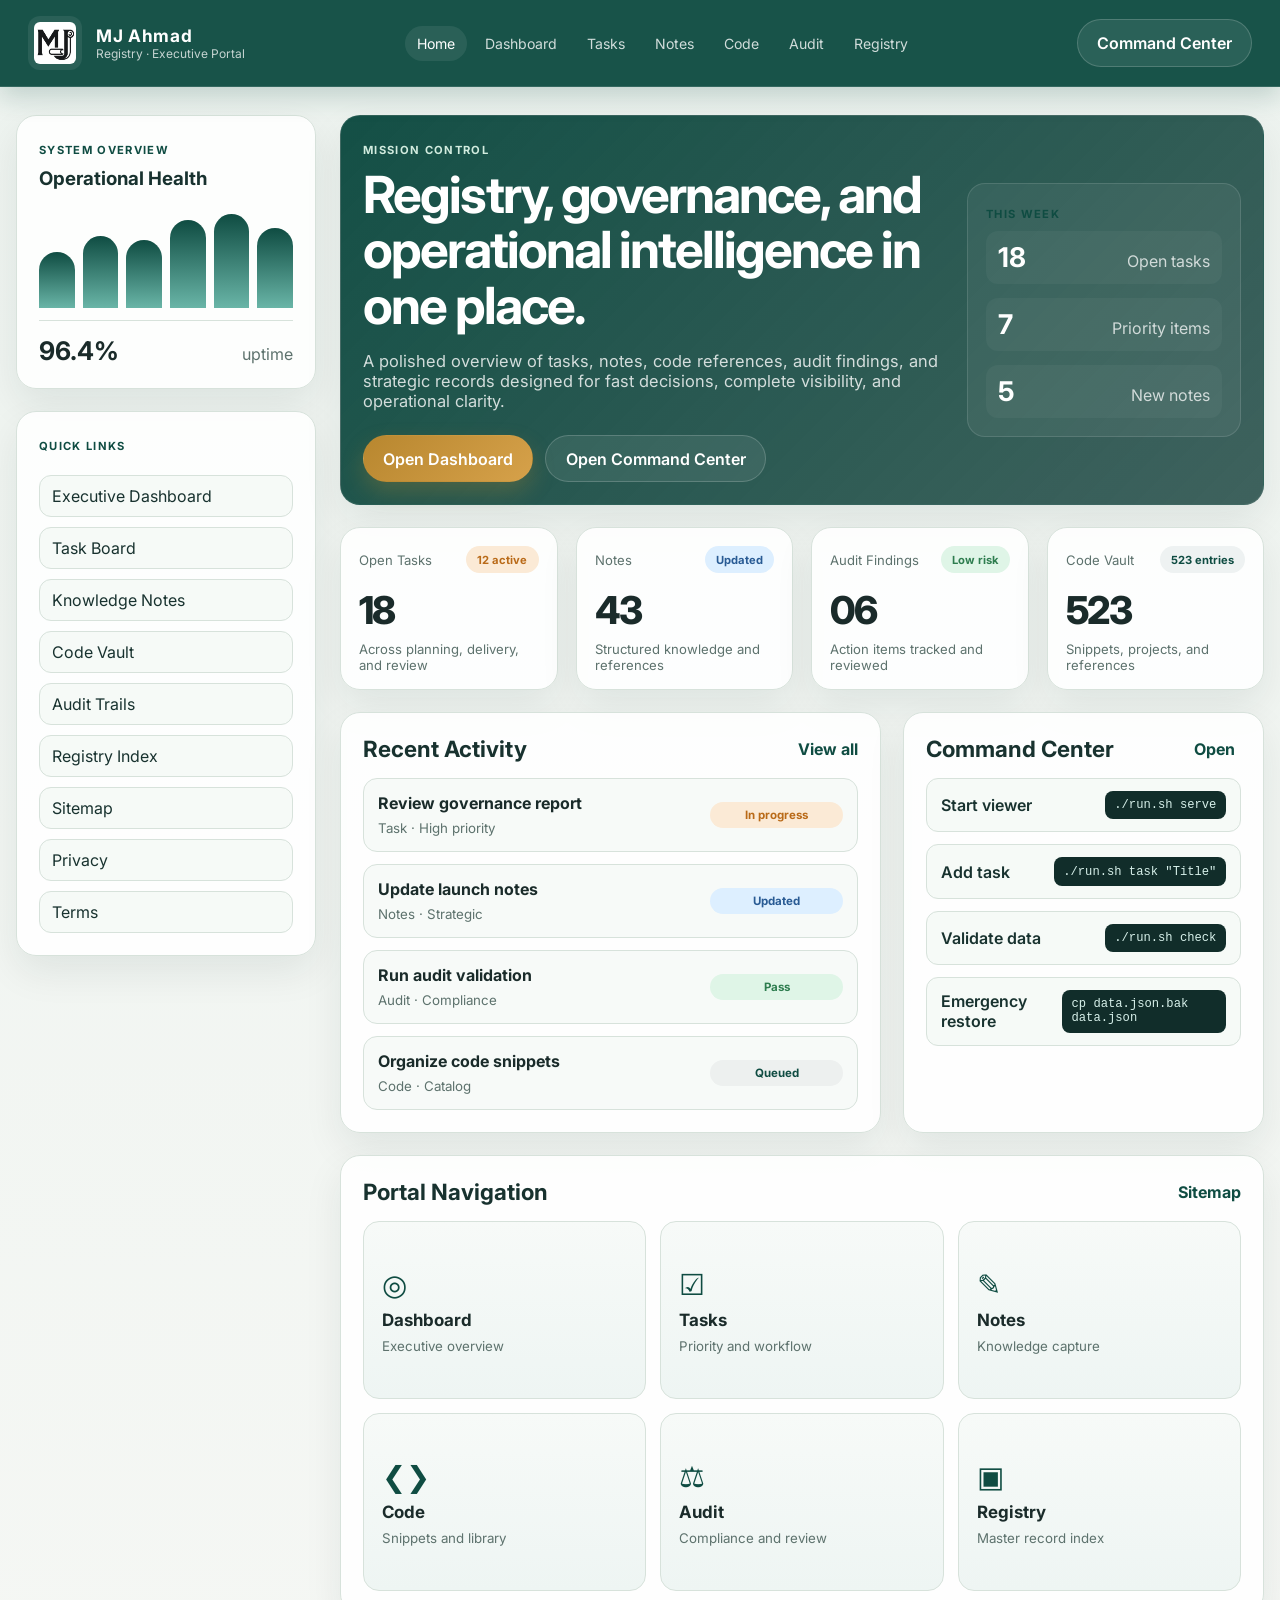
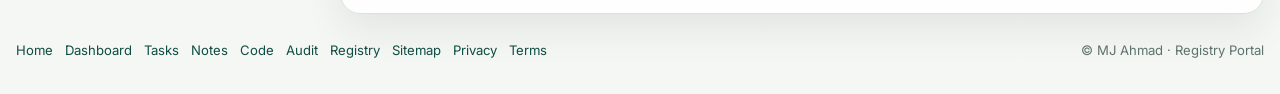
==== commit f5248a16: "Add dynamic data-driven metrics and richer registry page rendering while preserving the polished sta" ====
--- a/index.html
+++ b/index.html
@@ -10,7 +10,7 @@
     <link href="https://fonts.googleapis.com/css2?family=Hind+Siliguri:wght@400;500;600;700&family=Inter:wght@400;500;600;700;800&display=swap" rel="stylesheet" />
     <link rel="stylesheet" href="assets/styles.css" />
   </head>
-  <body>
+  <body data-page="home" data-root=".">
     <header class="site-header">
       <div class="brand-wrap">
         <img class="brand-logo" src="assets/logo.png" alt="MJ Ahmad Registry" />
@@ -103,7 +103,7 @@
               <span class="label">Open Tasks</span>
               <span class="badge badge-warning">12 active</span>
             </div>
-            <div class="metric-value">18</div>
+            <div id="stat-tasks" class="metric-value">18</div>
             <div class="metric-meta">Across planning, delivery, and review</div>
           </article>
 
@@ -112,7 +112,7 @@
               <span class="label">Notes</span>
               <span class="badge badge-info">Updated</span>
             </div>
-            <div class="metric-value">43</div>
+            <div id="stat-notes" class="metric-value">43</div>
             <div class="metric-meta">Structured knowledge and references</div>
           </article>
 
@@ -121,7 +121,7 @@
               <span class="label">Audit Findings</span>
               <span class="badge badge-success">Low risk</span>
             </div>
-            <div class="metric-value">06</div>
+            <div id="stat-audits" class="metric-value">06</div>
             <div class="metric-meta">Action items tracked and reviewed</div>
           </article>
 
@@ -130,7 +130,7 @@
               <span class="label">Code Vault</span>
               <span class="badge badge-soft">523 entries</span>
             </div>
-            <div class="metric-value">523</div>
+            <div id="stat-code" class="metric-value">523</div>
             <div class="metric-meta">Snippets, projects, and references</div>
           </article>
         </section>
@@ -141,7 +141,7 @@
               <h2>Recent Activity</h2>
               <a href="pages/tasks.html">View all</a>
             </div>
-            <div class="list-stack">
+            <div class="list-stack" id="recent-activity">
               <div class="list-row">
                 <div>
                   <strong>Review governance report</strong>
@@ -268,7 +268,7 @@
           <div class="command-block">
             <div class="command-label">Add task</div>
             <div class="command-row">
-              <code>./run.sh task "Title" --priority high</code>
+              <code>./run.sh task "Title"</code>
               <button type="button">Copy</button>
             </div>
           </div>
